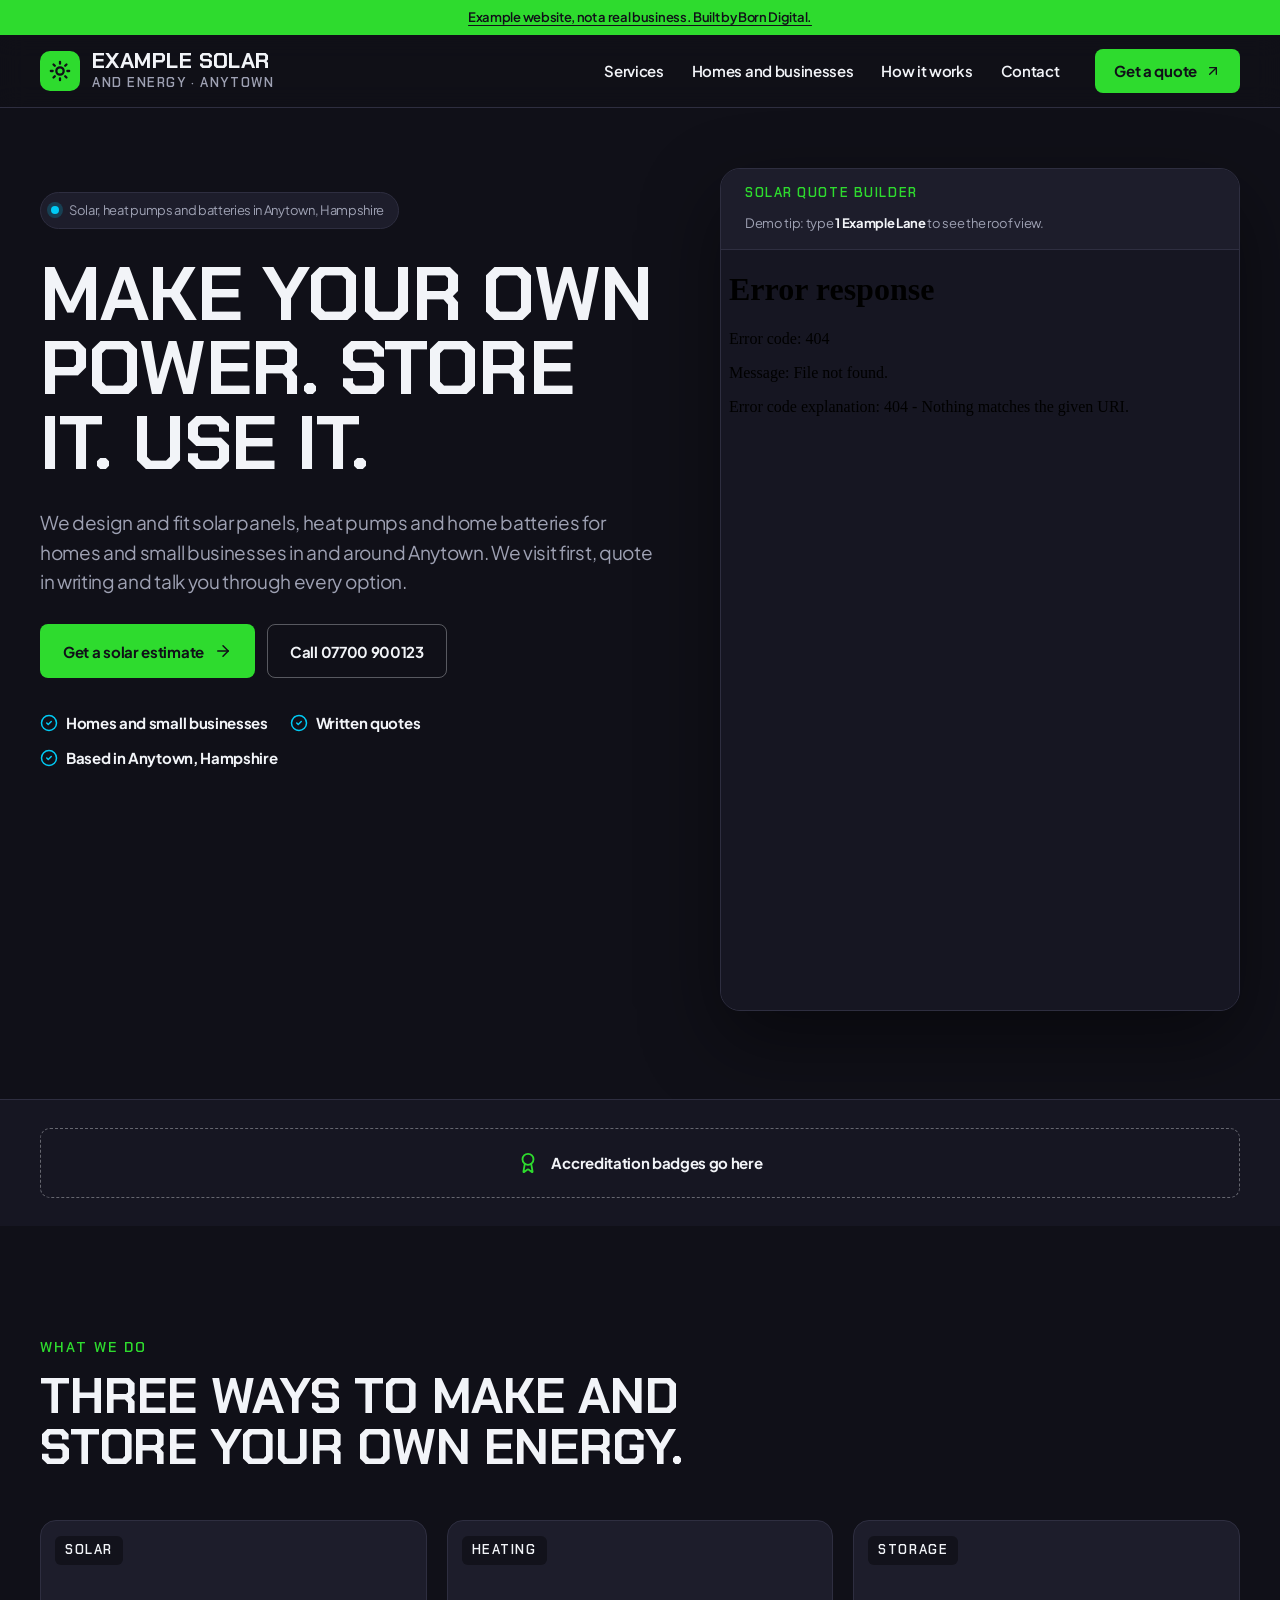
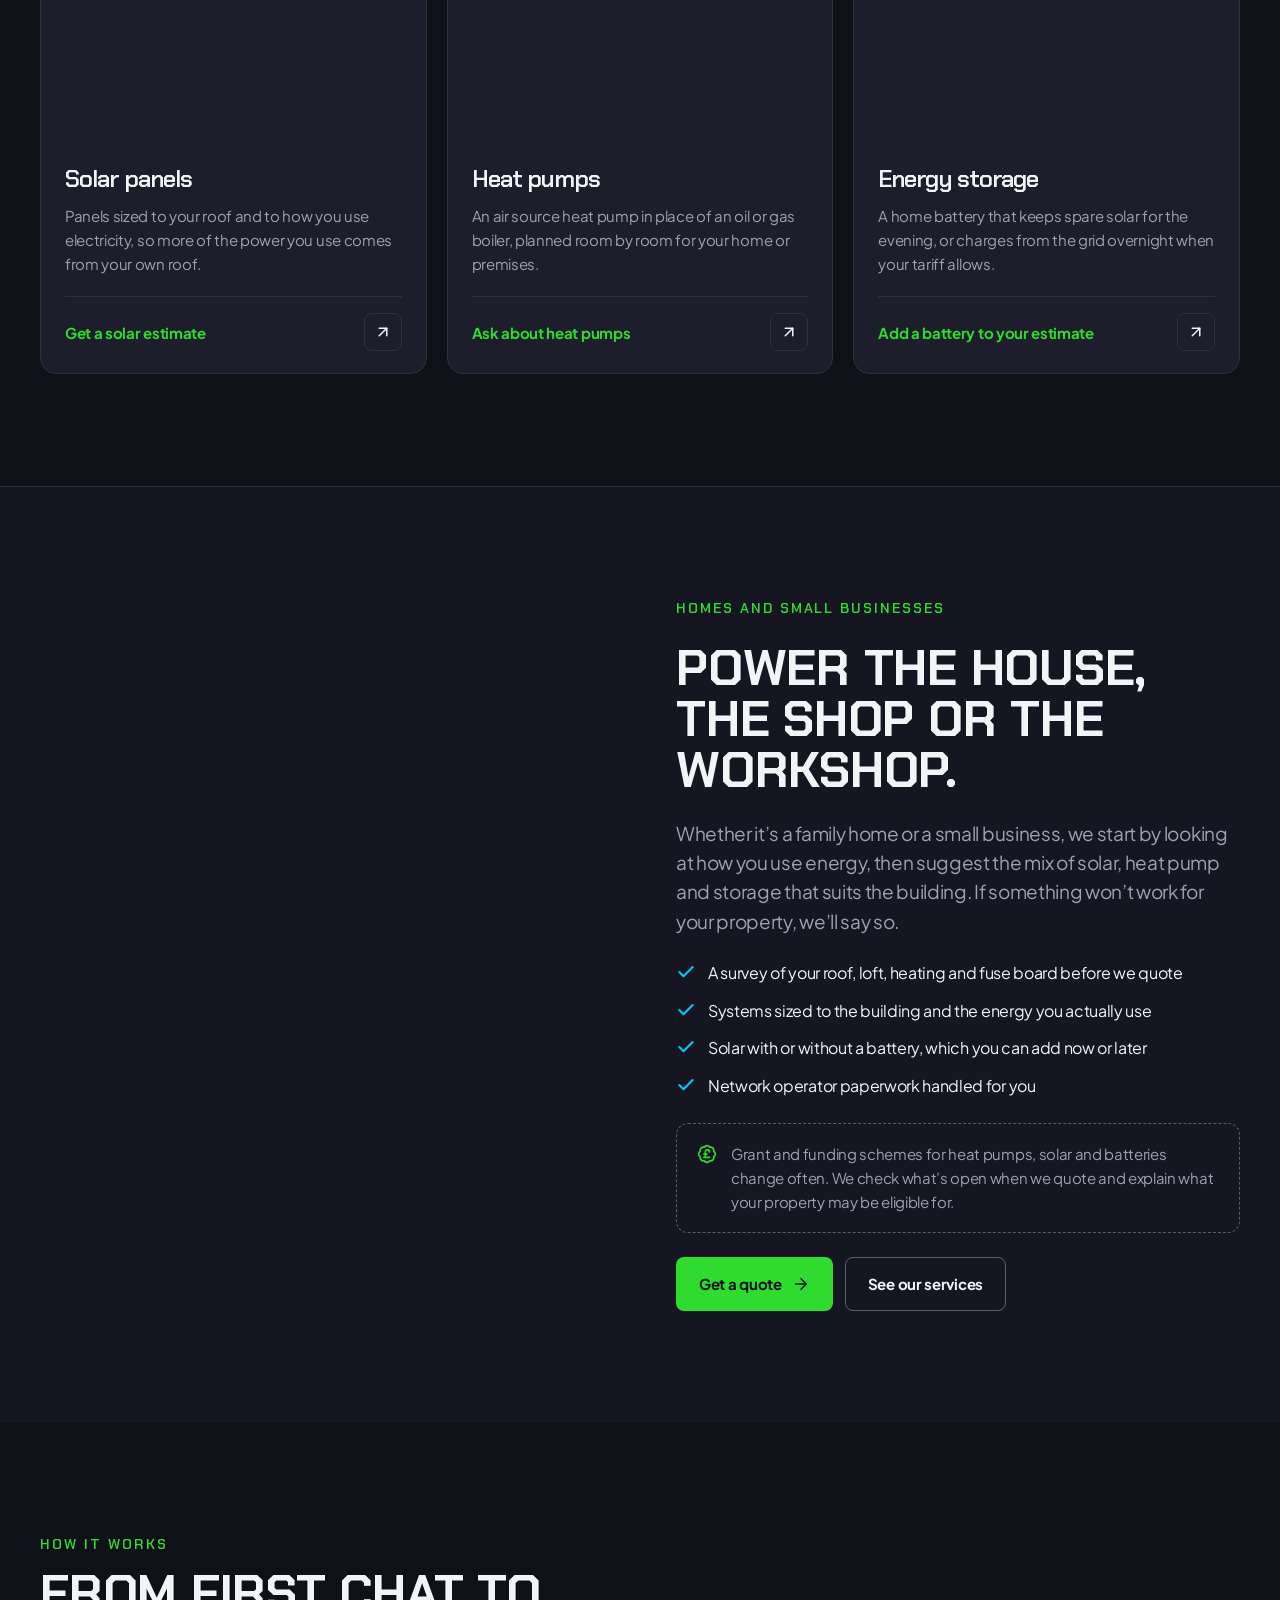
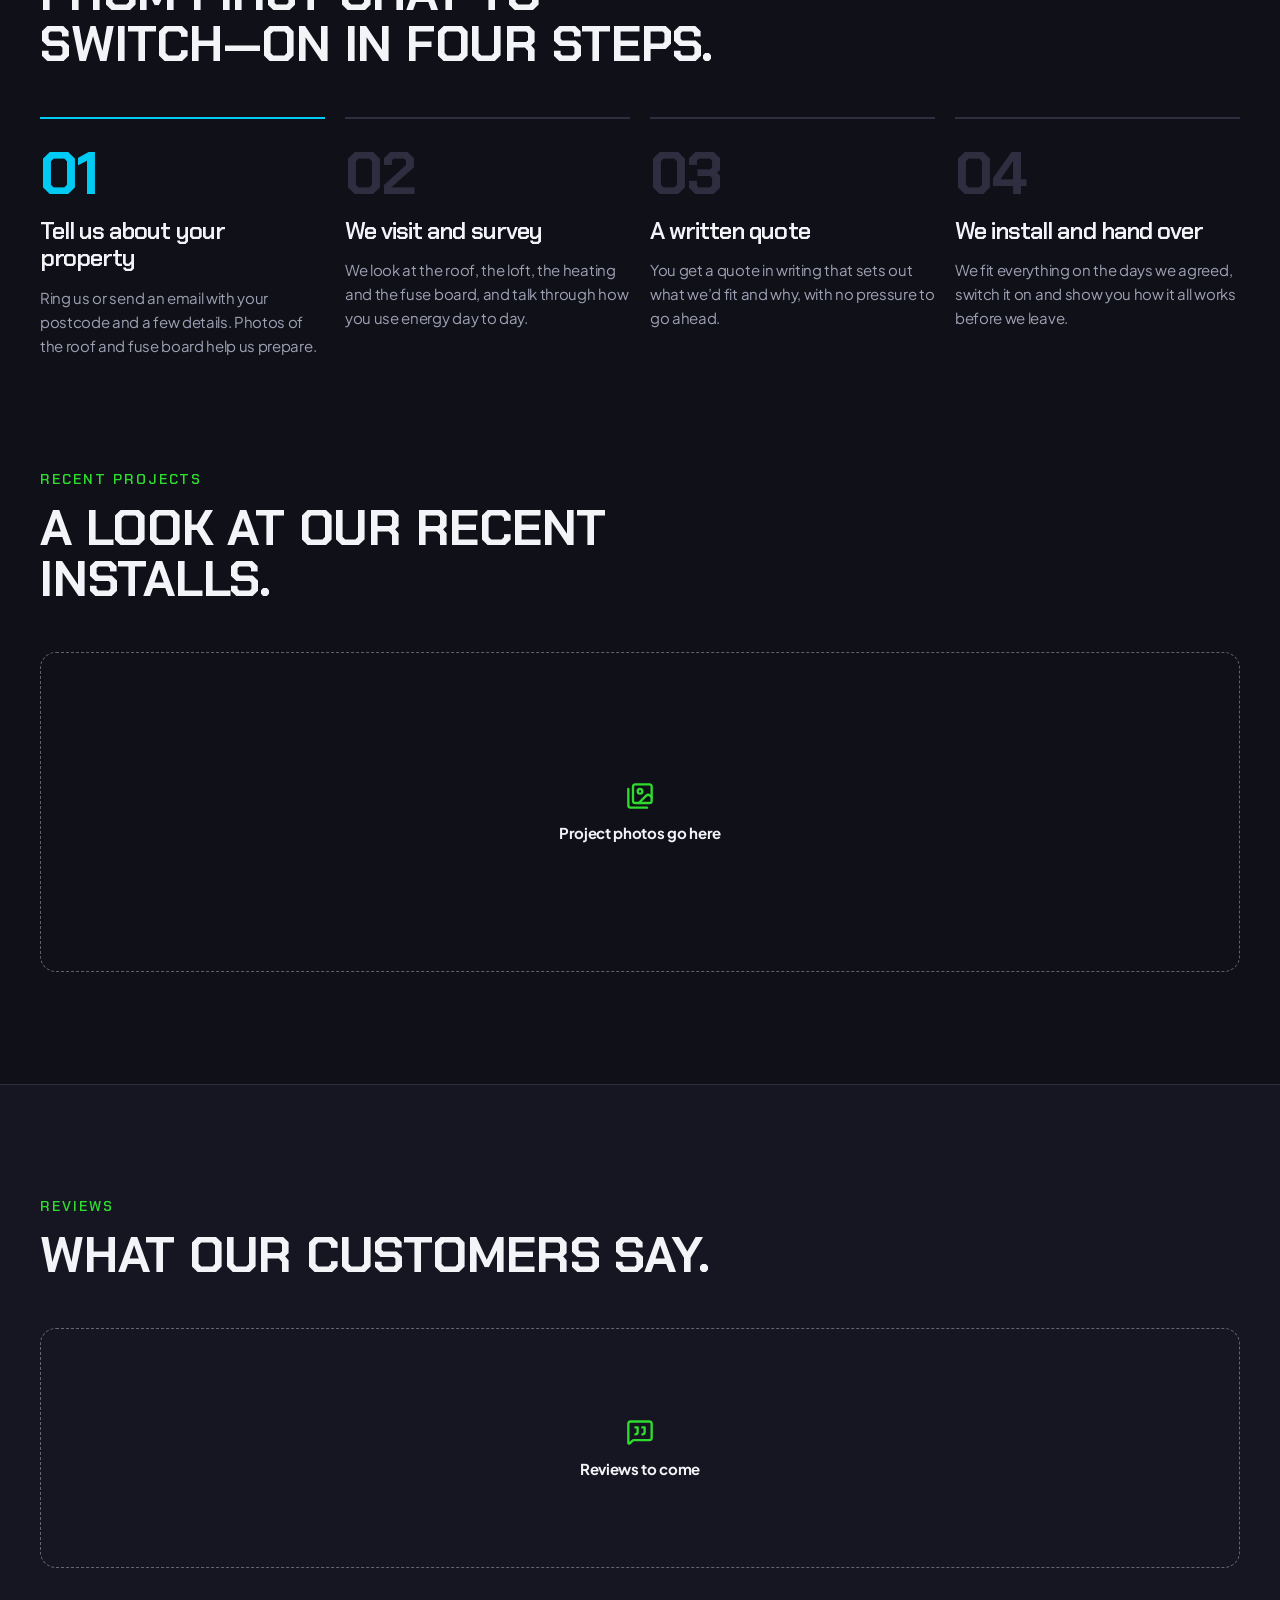
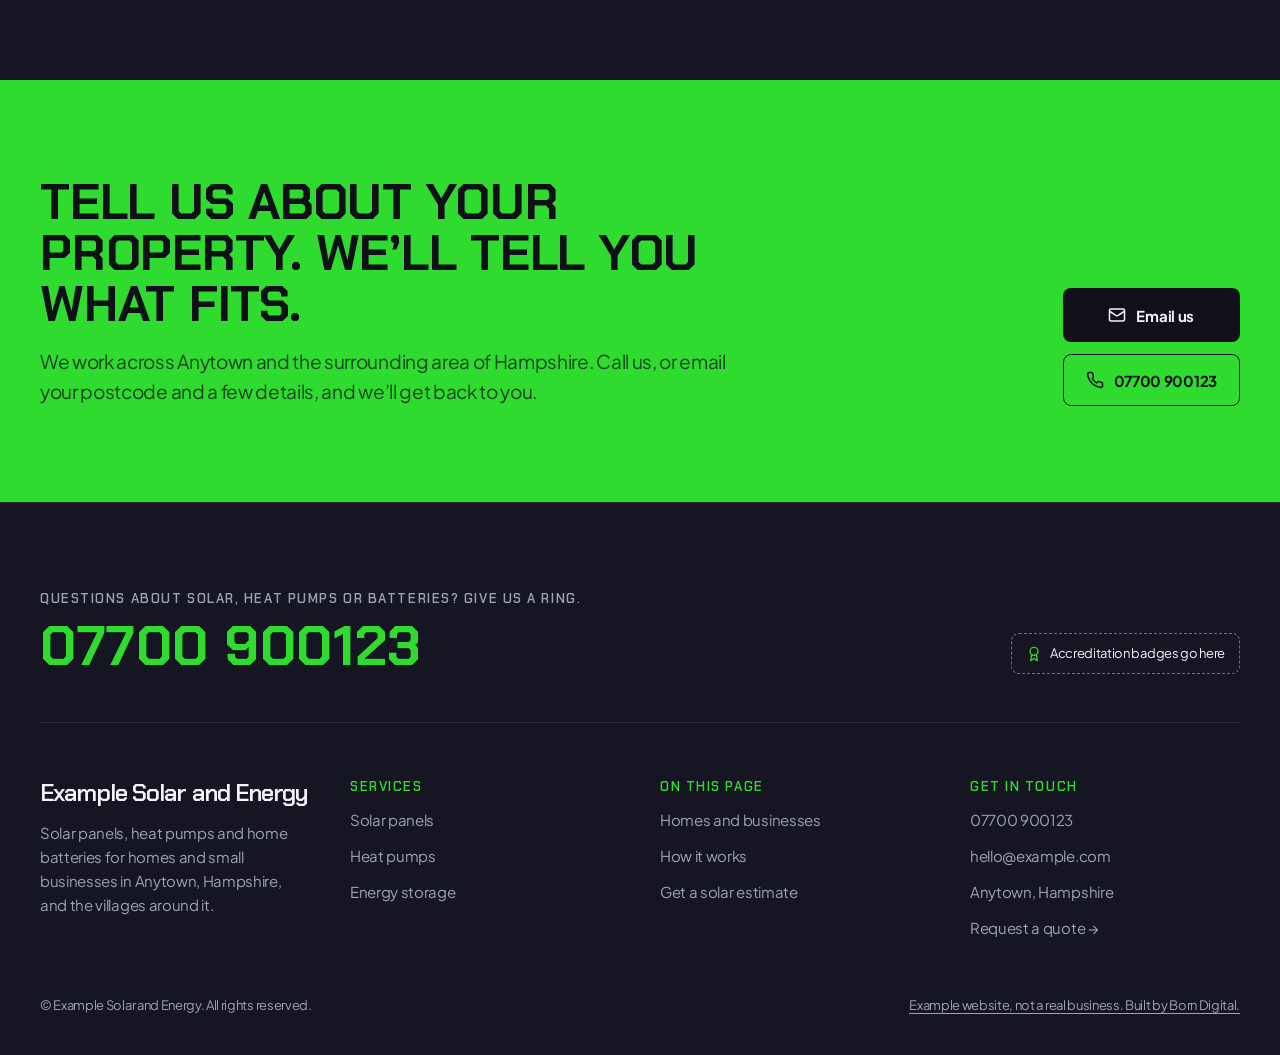
==== index.html @ addaf70d "Add files via upload" ====
<!doctype html>
<html lang="en-GB">
<head>
  <meta charset="utf-8">
  <meta name="viewport" content="width=device-width, initial-scale=1">
  <title>Example Solar and Energy | Solar, heat pumps and batteries in Anytown</title>
  <meta name="description" content="Example website for a fictional solar and renewables company in Anytown, Hampshire. Not a real business. Built by Born Digital.">
  <meta name="robots" content="noindex, nofollow">
  <meta name="theme-color" content="#101018">
  <link rel="icon" type="image/svg+xml" href="quote/brand/favicon.svg">
  <link rel="preconnect" href="https://fonts.googleapis.com">
  <link rel="preconnect" href="https://fonts.gstatic.com" crossorigin>
  <link href="https://fonts.googleapis.com/css2?family=Chakra+Petch:wght@600;700&family=Plus+Jakarta+Sans:wght@400;600;700&display=swap" rel="stylesheet">
  <link rel="stylesheet" href="css/style.css">
  <script>document.documentElement.classList.add('js');</script>
</head>
<body>
  <a class="skip-link" href="#main">Skip to content</a>

  <header class="site-header">
    <div class="demo-banner">
      <p><a href="https://www.borndigitalsolutions.co.uk/" target="_blank" rel="noopener">Example website, not a real business. Built by Born Digital.</a></p>
    </div>
    <div class="nav">
      <div class="nav-inner">
        <a class="logo" href="#top" aria-label="Example Solar and Energy, back to top">
          <span class="logo-mark" aria-hidden="true">
            <svg viewBox="0 0 24 24" width="22" height="22" fill="none" stroke="currentColor" stroke-width="2.5" stroke-linecap="round" stroke-linejoin="round"><circle cx="12" cy="12" r="4"/><path d="M12 2v2M12 20v2M4.93 4.93l1.41 1.41M17.66 17.66l1.41 1.41M2 12h2M20 12h2M6.34 17.66l-1.41 1.41M19.07 4.93l-1.41 1.41"/></svg>
          </span>
          <span class="logo-words">
            <span class="logo-name">Example Solar</span>
            <span class="logo-sub">and Energy · Anytown</span>
          </span>
        </a>
        <nav class="nav-right" aria-label="Main">
          <ul class="nav-links">
            <li><a href="#services">Services</a></li>
            <li><a href="#homes-and-businesses">Homes and businesses</a></li>
            <li><a href="#how-it-works">How it works</a></li>
            <li><a href="#contact">Contact</a></li>
          </ul>
          <a class="btn btn-primary btn-nav" href="#quote">Get a quote
            <svg viewBox="0 0 24 24" width="16" height="16" fill="none" stroke="currentColor" stroke-width="2" stroke-linecap="round" stroke-linejoin="round" aria-hidden="true"><path d="M7 7h10v10"/><path d="M7 17 17 7"/></svg>
          </a>
        </nav>
        <div class="nav-phone-tools">
          <a class="icon-btn" href="tel:+447700900123" aria-label="Call 07700 900123">
            <svg viewBox="0 0 24 24" width="20" height="20" fill="none" stroke="currentColor" stroke-width="2" stroke-linecap="round" stroke-linejoin="round" aria-hidden="true"><path d="M22 16.92v3a2 2 0 0 1-2.18 2 19.79 19.79 0 0 1-8.63-3.07 19.5 19.5 0 0 1-6-6 19.79 19.79 0 0 1-3.07-8.67A2 2 0 0 1 4.11 2h3a2 2 0 0 1 2 1.72 12.84 12.84 0 0 0 .7 2.81 2 2 0 0 1-.45 2.11L8.09 9.91a16 16 0 0 0 6 6l1.27-1.27a2 2 0 0 1 2.11-.45 12.84 12.84 0 0 0 2.81.7A2 2 0 0 1 22 16.92z"/></svg>
          </a>
          <button class="icon-btn menu-btn" type="button" aria-expanded="false" aria-controls="mobile-menu" aria-label="Open menu">
            <svg class="i-open" viewBox="0 0 24 24" width="22" height="22" fill="none" stroke="currentColor" stroke-width="2" stroke-linecap="round" aria-hidden="true"><path d="M4 6h16M4 12h16M4 18h16"/></svg>
            <svg class="i-close" viewBox="0 0 24 24" width="22" height="22" fill="none" stroke="currentColor" stroke-width="2" stroke-linecap="round" aria-hidden="true"><path d="M18 6 6 18M6 6l12 12"/></svg>
          </button>
        </div>
      </div>
      <div class="mobile-menu" id="mobile-menu" hidden>
        <ul>
          <li><a href="#services">Services</a></li>
          <li><a href="#homes-and-businesses">Homes and businesses</a></li>
          <li><a href="#how-it-works">How it works</a></li>
          <li><a href="#contact">Contact</a></li>
        </ul>
        <a class="btn btn-primary" href="#quote">Get a solar estimate</a>
        <a class="btn btn-ghost" href="tel:+447700900123">Call 07700 900123</a>
      </div>
    </div>
  </header>

  <main id="main">
    <section class="hero" id="top">
      <div class="hero-bg" aria-hidden="true"></div>
      <div class="hero-row">
        <div class="hero-copy reveal">
          <p class="chip"><span class="chip-dot" aria-hidden="true"></span>Solar, heat pumps and batteries in Anytown, Hampshire</p>
          <h1>Make your own power. Store it. Use it.</h1>
          <p class="lead">We design and fit solar panels, heat pumps and home batteries for homes and small businesses in and around Anytown. We visit first, quote in writing and talk you through every option.</p>
          <div class="buttons">
            <a class="btn btn-primary" href="#quote">Get a solar estimate
              <svg viewBox="0 0 24 24" width="18" height="18" fill="none" stroke="currentColor" stroke-width="2" stroke-linecap="round" stroke-linejoin="round" aria-hidden="true"><path d="M5 12h14"/><path d="m12 5 7 7-7 7"/></svg>
            </a>
            <a class="btn btn-ghost" href="tel:+447700900123">Call 07700 900123</a>
          </div>
          <ul class="ticks">
            <li><svg viewBox="0 0 24 24" width="18" height="18" fill="none" stroke="currentColor" stroke-width="2" stroke-linecap="round" stroke-linejoin="round" aria-hidden="true"><circle cx="12" cy="12" r="10"/><path d="m9 12 2 2 4-4"/></svg>Homes and small businesses</li>
            <li><svg viewBox="0 0 24 24" width="18" height="18" fill="none" stroke="currentColor" stroke-width="2" stroke-linecap="round" stroke-linejoin="round" aria-hidden="true"><circle cx="12" cy="12" r="10"/><path d="m9 12 2 2 4-4"/></svg>Written quotes</li>
            <li><svg viewBox="0 0 24 24" width="18" height="18" fill="none" stroke="currentColor" stroke-width="2" stroke-linecap="round" stroke-linejoin="round" aria-hidden="true"><circle cx="12" cy="12" r="10"/><path d="m9 12 2 2 4-4"/></svg>Based in Anytown, Hampshire</li>
          </ul>
        </div>

        <div class="quote-card reveal" id="quote">
          <div class="quote-card-head">
            <p class="label">Solar quote builder</p>
            <p class="quote-tip">Demo tip: type <strong>1 Example Lane</strong> to see the roof view.</p>
          </div>
          <iframe class="quote-frame" src="quote/index.html?embed=1" title="Solar quote builder" loading="eager"></iframe>
          <noscript><p class="quote-noscript">The quote builder needs JavaScript. Call 07700 900123 or email hello@example.com instead.</p></noscript>
        </div>
      </div>
    </section>

    <section class="strip" aria-label="Accreditations">
      <div class="strip-inner">
        <div class="placeholder placeholder-strip">
          <svg viewBox="0 0 24 24" width="22" height="22" fill="none" stroke="currentColor" stroke-width="2" stroke-linecap="round" stroke-linejoin="round" aria-hidden="true"><path d="m15.477 12.89 1.515 8.526a.5.5 0 0 1-.81.47l-3.58-2.687a1 1 0 0 0-1.197 0l-3.586 2.686a.5.5 0 0 1-.81-.469l1.514-8.526"/><circle cx="12" cy="8" r="6"/></svg>
          <p>Accreditation badges go here</p>
        </div>
      </div>
    </section>

    <section class="section" id="services">
      <div class="inner">
        <div class="section-head reveal">
          <p class="eyebrow">What we do</p>
          <h2>Three ways to make and store your own energy.</h2>
        </div>
        <div class="cards">
          <article class="card reveal">
            <div class="card-photo" style="background-image:url('images/service-solar.jpg')" role="img" aria-label="Close-up of solar panels on a roof">
              <span class="tag">Solar</span>
            </div>
            <div class="card-body">
              <h3>Solar panels</h3>
              <p class="soft">Panels sized to your roof and to how you use electricity, so more of the power you use comes from your own roof.</p>
            </div>
            <a class="card-foot" href="#quote">
              <span>Get a solar estimate</span>
              <span class="arrow-box" aria-hidden="true"><svg viewBox="0 0 24 24" width="18" height="18" fill="none" stroke="currentColor" stroke-width="2" stroke-linecap="round" stroke-linejoin="round"><path d="M7 7h10v10"/><path d="M7 17 17 7"/></svg></span>
            </a>
          </article>
          <article class="card reveal">
            <div class="card-photo" style="background-image:url('images/service-heat-pump.jpg')" role="img" aria-label="Air source heat pump outside a brick house">
              <span class="tag">Heating</span>
            </div>
            <div class="card-body">
              <h3>Heat pumps</h3>
              <p class="soft">An air source heat pump in place of an oil or gas boiler, planned room by room for your home or premises.</p>
            </div>
            <a class="card-foot" href="#contact">
              <span>Ask about heat pumps</span>
              <span class="arrow-box" aria-hidden="true"><svg viewBox="0 0 24 24" width="18" height="18" fill="none" stroke="currentColor" stroke-width="2" stroke-linecap="round" stroke-linejoin="round"><path d="M7 7h10v10"/><path d="M7 17 17 7"/></svg></span>
            </a>
          </article>
          <article class="card reveal">
            <div class="card-photo" style="background-image:url('images/service-battery.jpg')" role="img" aria-label="Close-up of battery cells">
              <span class="tag">Storage</span>
            </div>
            <div class="card-body">
              <h3>Energy storage</h3>
              <p class="soft">A home battery that keeps spare solar for the evening, or charges from the grid overnight when your tariff allows.</p>
            </div>
            <a class="card-foot" href="#quote">
              <span>Add a battery to your estimate</span>
              <span class="arrow-box" aria-hidden="true"><svg viewBox="0 0 24 24" width="18" height="18" fill="none" stroke="currentColor" stroke-width="2" stroke-linecap="round" stroke-linejoin="round"><path d="M7 7h10v10"/><path d="M7 17 17 7"/></svg></span>
            </a>
          </article>
        </div>
      </div>
    </section>

    <section class="section section-alt" id="homes-and-businesses">
      <div class="inner split">
        <div class="split-photo reveal" style="background-image:url('images/homes-business-roof.jpg')" role="img" aria-label="Solar panels across a commercial roof, seen from above"></div>
        <div class="split-copy reveal">
          <p class="eyebrow">Homes and small businesses</p>
          <h2>Power the house, the shop or the workshop.</h2>
          <p class="lead">Whether it’s a family home or a small business, we start by looking at how you use energy, then suggest the mix of solar, heat pump and storage that suits the building. If something won’t work for your property, we’ll say so.</p>
          <ul class="points">
            <li><svg viewBox="0 0 24 24" width="20" height="20" fill="none" stroke="currentColor" stroke-width="2.5" stroke-linecap="round" stroke-linejoin="round" aria-hidden="true"><path d="M20 6 9 17l-5-5"/></svg>A survey of your roof, loft, heating and fuse board before we quote</li>
            <li><svg viewBox="0 0 24 24" width="20" height="20" fill="none" stroke="currentColor" stroke-width="2.5" stroke-linecap="round" stroke-linejoin="round" aria-hidden="true"><path d="M20 6 9 17l-5-5"/></svg>Systems sized to the building and the energy you actually use</li>
            <li><svg viewBox="0 0 24 24" width="20" height="20" fill="none" stroke="currentColor" stroke-width="2.5" stroke-linecap="round" stroke-linejoin="round" aria-hidden="true"><path d="M20 6 9 17l-5-5"/></svg>Solar with or without a battery, which you can add now or later</li>
            <li><svg viewBox="0 0 24 24" width="20" height="20" fill="none" stroke="currentColor" stroke-width="2.5" stroke-linecap="round" stroke-linejoin="round" aria-hidden="true"><path d="M20 6 9 17l-5-5"/></svg>Network operator paperwork handled for you</li>
          </ul>
          <div class="note">
            <svg viewBox="0 0 24 24" width="20" height="20" fill="none" stroke="currentColor" stroke-width="2" stroke-linecap="round" stroke-linejoin="round" aria-hidden="true"><path d="M3.85 8.62a4 4 0 0 1 4.78-4.77 4 4 0 0 1 6.74 0 4 4 0 0 1 4.78 4.78 4 4 0 0 1 0 6.74 4 4 0 0 1-4.77 4.78 4 4 0 0 1-6.75 0 4 4 0 0 1-4.78-4.77 4 4 0 0 1 0-6.76Z"/><path d="M8 12h4"/><path d="M10 16V9.5a2.5 2.5 0 0 1 5 0"/><path d="M8 16h7"/></svg>
            <p class="soft">Grant and funding schemes for heat pumps, solar and batteries change often. We check what’s open when we quote and explain what your property may be eligible for.</p>
          </div>
          <div class="buttons">
            <a class="btn btn-primary" href="#quote">Get a quote
              <svg viewBox="0 0 24 24" width="18" height="18" fill="none" stroke="currentColor" stroke-width="2" stroke-linecap="round" stroke-linejoin="round" aria-hidden="true"><path d="M5 12h14"/><path d="m12 5 7 7-7 7"/></svg>
            </a>
            <a class="btn btn-ghost" href="#services">See our services</a>
          </div>
        </div>
      </div>
    </section>

    <section class="section" id="how-it-works">
      <div class="inner">
        <div class="section-head reveal">
          <p class="eyebrow">How it works</p>
          <h2>From first chat to switch&#8209;on in four steps.</h2>
        </div>
        <ol class="steps">
          <li class="step is-first reveal">
            <span class="step-num" aria-hidden="true">01</span>
            <h3>Tell us about your property</h3>
            <p class="soft">Ring us or send an email with your postcode and a few details. Photos of the roof and fuse board help us prepare.</p>
          </li>
          <li class="step reveal">
            <span class="step-num" aria-hidden="true">02</span>
            <h3>We visit and survey</h3>
            <p class="soft">We look at the roof, the loft, the heating and the fuse board, and talk through how you use energy day to day.</p>
          </li>
          <li class="step reveal">
            <span class="step-num" aria-hidden="true">03</span>
            <h3>A written quote</h3>
            <p class="soft">You get a quote in writing that sets out what we’d fit and why, with no pressure to go ahead.</p>
          </li>
          <li class="step reveal">
            <span class="step-num" aria-hidden="true">04</span>
            <h3>We install and hand over</h3>
            <p class="soft">We fit everything on the days we agreed, switch it on and show you how it all works before we leave.</p>
          </li>
        </ol>
      </div>
    </section>

    <section class="section section-tight-top" id="projects">
      <div class="inner">
        <div class="section-head reveal">
          <p class="eyebrow">Recent projects</p>
          <h2>A look at our recent installs.</h2>
        </div>
        <div class="placeholder placeholder-block reveal">
          <svg viewBox="0 0 24 24" width="28" height="28" fill="none" stroke="currentColor" stroke-width="2" stroke-linecap="round" stroke-linejoin="round" aria-hidden="true"><path d="M18 22H4a2 2 0 0 1-2-2V6"/><path d="m22 13-1.296-1.296a2.41 2.41 0 0 0-3.408 0L11 18"/><circle cx="12" cy="8" r="2"/><rect width="16" height="16" x="6" y="2" rx="2"/></svg>
          <p>Project photos go here</p>
        </div>
      </div>
    </section>

    <section class="section section-alt" id="reviews">
      <div class="inner">
        <div class="section-head reveal">
          <p class="eyebrow">Reviews</p>
          <h2>What our customers say.</h2>
        </div>
        <div class="placeholder placeholder-block placeholder-short reveal">
          <svg viewBox="0 0 24 24" width="28" height="28" fill="none" stroke="currentColor" stroke-width="2" stroke-linecap="round" stroke-linejoin="round" aria-hidden="true"><path d="M14 14a2 2 0 0 0 2-2V8h-2"/><path d="M22 17a2 2 0 0 1-2 2H6.828a2 2 0 0 0-1.414.586l-2.202 2.202A.71.71 0 0 1 2 21.286V5a2 2 0 0 1 2-2h16a2 2 0 0 1 2 2z"/><path d="M8 14a2 2 0 0 0 2-2V8H8"/></svg>
          <p>Reviews to come</p>
        </div>
      </div>
    </section>

    <section class="cta" id="contact">
      <div class="inner cta-inner reveal">
        <div class="cta-copy">
          <h2>Tell us about your property. We’ll tell you what fits.</h2>
          <p class="lead">We work across Anytown and the surrounding area of Hampshire. Call us, or email your postcode and a few details, and we’ll get back to you.</p>
        </div>
        <div class="cta-buttons">
          <a class="btn btn-dark" href="mailto:hello@example.com">
            <svg viewBox="0 0 24 24" width="18" height="18" fill="none" stroke="currentColor" stroke-width="2" stroke-linecap="round" stroke-linejoin="round" aria-hidden="true"><rect width="20" height="16" x="2" y="4" rx="2"/><path d="m22 7-8.97 5.7a1.94 1.94 0 0 1-2.06 0L2 7"/></svg>
            Email us
          </a>
          <a class="btn btn-outline-dark" href="tel:+447700900123">
            <svg viewBox="0 0 24 24" width="18" height="18" fill="none" stroke="currentColor" stroke-width="2" stroke-linecap="round" stroke-linejoin="round" aria-hidden="true"><path d="M22 16.92v3a2 2 0 0 1-2.18 2 19.79 19.79 0 0 1-8.63-3.07 19.5 19.5 0 0 1-6-6 19.79 19.79 0 0 1-3.07-8.67A2 2 0 0 1 4.11 2h3a2 2 0 0 1 2 1.72 12.84 12.84 0 0 0 .7 2.81 2 2 0 0 1-.45 2.11L8.09 9.91a16 16 0 0 0 6 6l1.27-1.27a2 2 0 0 1 2.11-.45 12.84 12.84 0 0 0 2.81.7A2 2 0 0 1 22 16.92z"/></svg>
            07700 900123
          </a>
        </div>
      </div>
    </section>
  </main>

  <footer class="footer">
    <div class="footer-inner">
      <div class="footer-call">
        <div class="footer-call-copy">
          <p class="label">Questions about solar, heat pumps or batteries? Give us a ring.</p>
          <a class="phone-big" href="tel:+447700900123">07700 900123</a>
        </div>
        <div class="placeholder placeholder-chip">
          <svg viewBox="0 0 24 24" width="16" height="16" fill="none" stroke="currentColor" stroke-width="2" stroke-linecap="round" stroke-linejoin="round" aria-hidden="true"><path d="m15.477 12.89 1.515 8.526a.5.5 0 0 1-.81.47l-3.58-2.687a1 1 0 0 0-1.197 0l-3.586 2.686a.5.5 0 0 1-.81-.469l1.514-8.526"/><circle cx="12" cy="8" r="6"/></svg>
          <p>Accreditation badges go here</p>
        </div>
      </div>
      <div class="footer-cols">
        <div class="footer-col footer-brand">
          <p class="footer-name">Example Solar and Energy</p>
          <p class="soft">Solar panels, heat pumps and home batteries for homes and small businesses in Anytown, Hampshire, and the villages around it.</p>
        </div>
        <div class="footer-col">
          <p class="label label-accent">Services</p>
          <ul>
            <li><a href="#services">Solar panels</a></li>
            <li><a href="#services">Heat pumps</a></li>
            <li><a href="#services">Energy storage</a></li>
          </ul>
        </div>
        <div class="footer-col">
          <p class="label label-accent">On this page</p>
          <ul>
            <li><a href="#homes-and-businesses">Homes and businesses</a></li>
            <li><a href="#how-it-works">How it works</a></li>
            <li><a href="#quote">Get a solar estimate</a></li>
          </ul>
        </div>
        <div class="footer-col">
          <p class="label label-accent">Get in touch</p>
          <ul>
            <li><a href="tel:+447700900123">07700 900123</a></li>
            <li><a href="mailto:hello@example.com">hello@example.com</a></li>
            <li>Anytown, Hampshire</li>
            <li><a href="#contact">Request a quote →</a></li>
          </ul>
        </div>
      </div>
      <div class="footer-bottom">
        <p>© Example Solar and Energy. All rights reserved.</p>
        <p><a href="https://www.borndigitalsolutions.co.uk/" target="_blank" rel="noopener">Example website, not a real business. Built by Born Digital.</a></p>
      </div>
    </div>
  </footer>

  <script src="js/main.js" defer></script>
</body>
</html>
---- css/style.css ----
/* Example Solar and Energy demo. Layout and type from the Volt Framer template (see _source/design-notes.md); colours from the green and cyan branding. */

:root {
  --black: #101018;
  --carbon: #161622;
  --panel: #1D1D2B;
  --line: #2E2E40;
  --mute: #9EA1B3;
  --white: #F2F4F8;
  --accent: #2EDB2E;         /* main: brand green */
  --accent-hover: #5CE45C;
  --accent-2: #00CBF5;       /* second: brand cyan */

  --ghost-border: rgba(242, 244, 248, 0.32);
  --dash: rgba(242, 244, 248, 0.36);

  --font-display: "Chakra Petch", system-ui, sans-serif;
  --font-body: "Plus Jakarta Sans", system-ui, sans-serif;

  --max: 1200px;
  --side: 40px;
  --section: 112px;
}

@media (max-width: 1199.98px) { :root { --side: 28px; --section: 88px; } }
@media (max-width: 809.98px)  { :root { --side: 16px; --section: 64px; } }

*, *::before, *::after { box-sizing: border-box; }
html { -webkit-text-size-adjust: 100%; scroll-behavior: smooth; }
body {
  margin: 0;
  background: var(--black);
  color: var(--white);
  font-family: var(--font-body);
  font-size: 16px;
  line-height: 1.6;
  letter-spacing: -0.02em;
  -webkit-font-smoothing: antialiased;
}
img { max-width: 100%; display: block; }
a { color: inherit; }
h1, h2, h3, p { margin: 0; }
ul { margin: 0; padding: 0; list-style: none; }
:focus-visible { outline: 3px solid var(--accent); outline-offset: 3px; }
::selection { background: var(--accent); color: var(--black); }

.skip-link {
  position: absolute; left: 16px; top: -60px; z-index: 100;
  background: var(--accent); color: var(--black); padding: 10px 14px; border-radius: 8px;
  font-weight: 700; text-decoration: none;
}
.skip-link:focus { top: 12px; }

/* ---------- Type ---------- */
h1 {
  font-family: var(--font-display); font-weight: 700; text-transform: uppercase;
  font-size: 76px; line-height: 0.98; letter-spacing: -0.01em;
}
.lead { color: var(--mute); font-size: 19px; line-height: 1.55; }
.label {
  font-family: var(--font-display); font-weight: 600; text-transform: uppercase;
  font-size: 13px; line-height: 1.3; letter-spacing: 0.12em; color: var(--mute);
}
@media (max-width: 1199.98px) { h1 { font-size: 60px; } .lead { font-size: 18px; } }
@media (max-width: 809.98px)  { h1 { font-size: 40px; } .lead { font-size: 17px; } }

/* ---------- Buttons ---------- */
.btn {
  display: inline-flex; align-items: center; justify-content: center; gap: 10px;
  padding: 17px 22px; border-radius: 8px; border: 1px solid transparent;
  font-family: var(--font-body); font-weight: 700; font-size: 15px; line-height: 1; letter-spacing: -0.02em;
  text-decoration: none; white-space: nowrap;
  transition: background-color .2s ease, border-color .2s ease, transform .2s ease;
}
.btn:hover { transform: translateY(-1px); }
.btn-primary { background: var(--accent); color: var(--black); }
.btn-primary:hover { background: var(--accent-hover); }
.btn-ghost { border-color: var(--ghost-border); color: var(--white); }
.btn-ghost:hover { border-color: var(--white); }

/* ---------- Header ---------- */
.site-header { position: sticky; top: 0; z-index: 50; }
.demo-banner { background: var(--accent); padding: 8px var(--side); text-align: center; }
.demo-banner p { font-size: 13px; line-height: 1.45; color: var(--black); }
.demo-banner a { text-decoration: underline; text-underline-offset: 3px; font-weight: 600; }
.demo-banner a:hover { text-decoration-thickness: 2px; }

.nav {
  background: rgba(16, 16, 24, 0.94);
  -webkit-backdrop-filter: blur(12px); backdrop-filter: blur(12px);
  border-bottom: 1px solid var(--line);
  padding: 14px var(--side);
}
.nav-inner { max-width: var(--max); margin: 0 auto; display: flex; align-items: center; justify-content: space-between; gap: 24px; }
.logo { display: flex; align-items: center; gap: 12px; text-decoration: none; }
.logo-mark {
  width: 40px; height: 40px; border-radius: 10px; background: var(--accent); color: var(--black);
  display: grid; place-items: center; flex-shrink: 0;
}
.logo-words { display: flex; flex-direction: column; gap: 3px; }
.logo-name { white-space: nowrap; font-family: var(--font-display); font-weight: 700; font-size: 22px; line-height: 1; letter-spacing: 0.02em; text-transform: uppercase; }
.logo-sub { font-family: var(--font-display); font-weight: 600; font-size: 13px; line-height: 1.3; letter-spacing: 0.12em; text-transform: uppercase; color: var(--mute); }
.btn-nav { padding: 13px 18px; gap: 8px; }
@media (max-width: 809.98px) {
  .nav { padding: 12px var(--side); }
  .logo-sub { display: none; }
  .nav-inner { gap: 12px; }
  .logo { gap: 10px; }
  .logo-name { font-size: 18px; }
  .logo-mark { width: 36px; height: 36px; }
  .btn-nav { padding: 11px 14px; }
}

/* ---------- Hero ---------- */
.hero { position: relative; overflow: clip; padding: 60px var(--side) 88px; }
.hero-bg {
  position: absolute; inset: 0; z-index: 0;
  background:
    linear-gradient(90deg, rgba(16,16,24,.97) 0%, rgba(16,16,24,.86) 42%, rgba(16,16,24,.5) 100%),
    url("../images/hero-house-solar.jpg") center 30% / cover no-repeat;
}
.hero-bg::after {
  content: ""; position: absolute; inset: auto 0 0 0; height: 200px;
  background: linear-gradient(180deg, rgba(16,16,24,0) 0%, var(--black) 100%);
}
.hero-row {
  position: relative; z-index: 1;
  max-width: var(--max); margin: 0 auto;
  display: grid; grid-template-columns: minmax(0, 1fr) minmax(0, 520px); gap: 64px; align-items: start;
}
.hero-copy { display: flex; flex-direction: column; gap: 28px; padding-top: 24px; }

.chip {
  align-self: flex-start; display: inline-flex; align-items: center; gap: 10px;
  padding: 8px 14px 8px 10px; border-radius: 999px;
  background: var(--panel); border: 1px solid var(--line);
  font-size: 13px; line-height: 1.45; color: var(--mute);
}
.chip-dot { width: 8px; height: 8px; border-radius: 50%; background: var(--accent-2); box-shadow: 0 0 0 4px rgba(0, 203, 245, 0.2); flex-shrink: 0; }

.buttons { display: flex; flex-wrap: wrap; gap: 12px; }
.ticks { display: flex; flex-wrap: wrap; gap: 14px 22px; padding-top: 6px; }
.ticks li { display: flex; align-items: center; gap: 8px; font-weight: 700; font-size: 15px; line-height: 1.4; }
.ticks svg { color: var(--accent-2); flex-shrink: 0; }

/* Quote builder card */
.quote-card {
  background: var(--carbon);
  border: 1px solid var(--line);
  border-radius: 20px;
  overflow: hidden;
  box-shadow: 0 30px 80px rgba(0, 0, 0, 0.45);
  scroll-margin-top: 130px;
}
.quote-card-head {
  display: flex; align-items: center; justify-content: space-between; gap: 12px; flex-wrap: wrap;
  padding: 16px 24px; border-bottom: 1px solid var(--line); background: var(--panel);
}
.quote-card-head .label { color: var(--accent); }
.quote-tip { font-size: 13px; line-height: 1.45; color: var(--mute); }
.quote-tip strong { color: var(--white); font-weight: 700; }
.quote-frame { display: block; width: 100%; height: 760px; border: 0; background: var(--carbon); }
.quote-noscript { padding: 24px; color: var(--mute); }

@media (max-width: 1199.98px) {
  .hero { padding: 56px var(--side) 72px; }
  .hero-row { grid-template-columns: 1fr; gap: 48px; }
  .hero-copy { padding-top: 0; max-width: 720px; }
  .hero-bg { background:
    linear-gradient(180deg, rgba(16,16,24,.9) 0%, rgba(16,16,24,.96) 45%, var(--black) 75%),
    url("../images/hero-house-solar.jpg") center 20% / cover no-repeat; }
}
@media (max-width: 809.98px) {
  .hero { padding: 36px var(--side) 56px; }
  .hero-copy { gap: 22px; }
  .buttons .btn { flex: 1 1 100%; }
  .ticks { flex-direction: column; gap: 10px; }
  .quote-card { border-radius: 16px; margin: 0 calc(var(--side) * -0.5); }
  .quote-card-head { padding: 14px 16px; }
}

/* ---------- Motion ---------- */
.js .reveal { opacity: 0; transform: translateY(16px); transition: opacity .6s ease, transform .6s ease; }
.js .reveal.is-in { opacity: 1; transform: none; }

@media (prefers-reduced-motion: reduce) {
  html { scroll-behavior: auto; }
  *, *::before, *::after { transition-duration: 0.01ms !important; animation-duration: 0.01ms !important; }
  .reveal { opacity: 1; transform: none; }
}

/* Keep the hero copy in view while the quote builder grows (desktop only). */
@media (min-width: 1200px) {
  .hero-copy { position: sticky; top: 150px; }
}

/* ---------- Menu ---------- */
.nav-right { display: flex; align-items: center; gap: 36px; }
.nav-links { display: flex; align-items: center; gap: 28px; }
.nav-links a {
  font-weight: 600; font-size: 15px; line-height: 1.2; text-decoration: none; color: var(--white);
  transition: color .2s ease;
}
.nav-links a:hover { color: var(--accent); }
.nav-phone-tools { display: none; align-items: center; gap: 8px; }
.icon-btn {
  width: 44px; height: 44px; display: grid; place-items: center;
  border-radius: 8px; border: 1px solid var(--ghost-border); background: transparent; color: var(--white);
  cursor: pointer; text-decoration: none;
}
.icon-btn:hover { border-color: var(--white); }
.menu-btn .i-close { display: none; }
.menu-btn[aria-expanded="true"] .i-open { display: none; }
.menu-btn[aria-expanded="true"] .i-close { display: block; }
.mobile-menu {
  max-width: var(--max); margin: 0 auto; padding: 16px 0 8px;
  display: flex; flex-direction: column; gap: 12px;
}
.mobile-menu[hidden] { display: none; }
.mobile-menu ul { border-top: 1px solid var(--line); }
.mobile-menu li { border-bottom: 1px solid var(--line); }
.mobile-menu li a { display: block; padding: 15px 0; font-weight: 600; font-size: 17px; text-decoration: none; }
.mobile-menu .btn { width: 100%; }
.mobile-menu ul + .btn { margin-top: 8px; }

@media (max-width: 1099.98px) {
  .nav-right { display: none; }
  .nav-phone-tools { display: flex; }
}

/* ---------- Shared section layout ---------- */
.section { padding: var(--section) var(--side); background: var(--black); }
.section-alt { background: var(--carbon); border-top: 1px solid var(--line); }
.section-tight-top { padding-top: 0; }
.inner { max-width: var(--max); margin: 0 auto; }
[id] { scroll-margin-top: 120px; }

h2 {
  font-family: var(--font-display); font-weight: 700; text-transform: uppercase;
  font-size: 50px; line-height: 1.02; letter-spacing: -0.005em;
}
h3 { font-family: var(--font-display); font-weight: 600; font-size: 24px; line-height: 1.15; letter-spacing: -0.04em; }
.eyebrow {
  font-family: var(--font-display); font-weight: 600; text-transform: uppercase;
  font-size: 14px; line-height: 1.3; letter-spacing: 0.14em; color: var(--accent);
}
.soft { color: var(--mute); font-size: 15px; line-height: 1.6; }
.label-accent { color: var(--accent); }
@media (max-width: 1199.98px) { h2 { font-size: 42px; } h3 { font-size: 22px; } }
@media (max-width: 809.98px)  { h2 { font-size: 32px; } h3 { font-size: 21px; } }

.section-head { display: flex; flex-direction: column; gap: 14px; max-width: 760px; margin-bottom: 48px; }

/* ---------- Placeholders (dashed) ---------- */
.placeholder {
  border: 1px dashed var(--dash); border-radius: 16px; color: var(--white);
  display: flex; align-items: center; justify-content: center; gap: 12px; text-align: center;
}
.placeholder svg { color: var(--accent); flex-shrink: 0; }
.placeholder p { font-weight: 700; font-size: 15px; line-height: 1.4; }
.placeholder-block { flex-direction: column; min-height: 320px; padding: 24px; }
.placeholder-short { min-height: 240px; }

.strip { background: var(--carbon); border-top: 1px solid var(--line); padding: 28px var(--side); }
.strip-inner { max-width: var(--max); margin: 0 auto; }
.placeholder-strip { border-radius: 10px; padding: 20px 16px; min-height: 70px; }

/* ---------- Service cards ---------- */
.cards { display: grid; grid-template-columns: repeat(3, minmax(0, 1fr)); gap: 20px; }
.card {
  background: var(--panel); border: 1px solid var(--line); border-radius: 16px; overflow: hidden;
  display: flex; flex-direction: column;
  transition: border-color .25s ease, transform .25s ease;
}
.card:hover { border-color: #44445C; }
.card-photo { height: 220px; padding: 14px; background-size: cover; background-position: center; }
.tag {
  display: inline-block; padding: 6px 10px; border-radius: 6px; background: rgba(16, 16, 24, 0.82);
  font-family: var(--font-display); font-weight: 600; text-transform: uppercase;
  font-size: 13px; line-height: 1.3; letter-spacing: 0.12em; color: var(--white);
}
.card-body { padding: 24px 24px 20px; display: flex; flex-direction: column; gap: 12px; flex: 1; }
.card-foot {
  margin: 0 24px 22px; padding-top: 16px; border-top: 1px solid var(--line);
  display: flex; align-items: center; justify-content: space-between; gap: 12px;
  text-decoration: none; color: var(--accent); font-weight: 700; font-size: 15px; line-height: 1.4;
}
.arrow-box {
  width: 38px; height: 38px; border-radius: 8px; border: 1px solid var(--line); color: var(--white);
  display: grid; place-items: center; flex-shrink: 0; transition: background-color .2s ease, color .2s ease, border-color .2s ease;
}
.card-foot:hover .arrow-box { background: var(--accent); border-color: var(--accent); color: var(--black); }

@media (max-width: 1199.98px) { .cards { gap: 14px; } .card-body { padding: 20px 18px 16px; } .card-foot { margin: 0 18px 18px; font-size: 14px; } }
@media (max-width: 809.98px) {
  .cards { grid-template-columns: 1fr; gap: 12px; }
  .card-body { padding: 20px 16px 16px; }
  .card-foot { margin: 0 16px 16px; }
}

/* ---------- Homes and businesses ---------- */
.split { display: grid; grid-template-columns: minmax(0, 1fr) minmax(0, 1fr); gap: 72px; align-items: center; }
.split-photo { height: 600px; border-radius: 20px; background-size: cover; background-position: center; }
.split-copy { display: flex; flex-direction: column; gap: 24px; }
.points { display: flex; flex-direction: column; gap: 12px; }
.points li { display: flex; gap: 12px; font-size: 16px; line-height: 1.6; }
.points svg { color: var(--accent-2); flex-shrink: 0; margin-top: 2px; }
.note {
  display: flex; gap: 14px; padding: 18px 20px; border-radius: 12px;
  border: 1px dashed rgba(242, 244, 248, 0.32);
}
.note svg { color: var(--accent); flex-shrink: 0; margin-top: 2px; }
@media (max-width: 1199.98px) {
  .split { grid-template-columns: 1fr; gap: 48px; }
  .split-photo { height: 440px; }
}
@media (max-width: 809.98px) {
  .split-photo { height: 260px; border-radius: 16px; }
}

/* ---------- How it works ---------- */
.steps { list-style: none; margin: 0; padding: 0; display: grid; grid-template-columns: repeat(4, minmax(0, 1fr)); gap: 20px; }
.step { padding-top: 24px; border-top: 2px solid var(--line); display: flex; flex-direction: column; gap: 14px; }
.step.is-first { border-top-color: var(--accent-2); }
.step-num {
  font-family: var(--font-display); font-weight: 700; font-size: 60px; line-height: 1; letter-spacing: -0.02em;
  color: var(--line); font-variant-numeric: tabular-nums;
}
.step.is-first .step-num { color: var(--accent-2); }
@media (max-width: 1199.98px) { .steps { grid-template-columns: repeat(2, minmax(0, 1fr)); gap: 36px 24px; } .step-num { font-size: 52px; } }
@media (max-width: 809.98px)  { .steps { grid-template-columns: 1fr; gap: 28px; } .step { padding-top: 18px; gap: 10px; } .step-num { font-size: 42px; } }

/* ---------- CTA band ---------- */
.cta { background: var(--accent); color: var(--black); padding: 96px var(--side); }
.cta-inner { display: flex; align-items: flex-end; justify-content: space-between; gap: 48px; }
.cta-copy { display: flex; flex-direction: column; gap: 18px; max-width: 700px; }
.cta h2 { color: var(--black); }
.cta .lead { color: rgba(16, 16, 24, 0.75); }
.cta-buttons { display: flex; flex-direction: column; gap: 12px; flex-shrink: 0; }
.btn-dark { background: var(--black); color: var(--white); }
.btn-dark:hover { background: #252536; }
.btn-outline-dark { border-color: var(--black); color: var(--black); padding: 16px 22px; }
.btn-outline-dark:hover { background: rgba(16, 16, 24, 0.08); }
.cta :focus-visible { outline-color: var(--black); }
@media (max-width: 1199.98px) { .cta { padding: 72px var(--side); } .cta-inner { flex-direction: column; align-items: flex-start; } .cta-buttons { flex-direction: row; flex-wrap: wrap; } }
@media (max-width: 809.98px)  { .cta { padding: 56px var(--side); } .cta-buttons { width: 100%; } .cta-buttons .btn { flex: 1 1 100%; } }

/* ---------- Footer ---------- */
.footer { background: var(--carbon); border-top: 1px solid var(--line); padding: 88px var(--side) 40px; }
.footer-inner { max-width: var(--max); margin: 0 auto; display: flex; flex-direction: column; gap: 56px; }
.footer-call {
  display: flex; align-items: flex-end; justify-content: space-between; gap: 24px;
  padding-bottom: 48px; border-bottom: 1px solid var(--line);
}
.footer-call-copy { display: flex; flex-direction: column; gap: 10px; }
.phone-big {
  font-family: var(--font-display); font-weight: 700; font-size: 56px; line-height: 1; letter-spacing: 0.01em;
  color: var(--accent); text-decoration: none; font-variant-numeric: tabular-nums;
}
.phone-big:hover { color: var(--accent-hover); }
.placeholder-chip { border-radius: 8px; padding: 10px 14px; gap: 8px; border-color: rgba(242, 244, 248, 0.4); }
.placeholder-chip p { font-weight: 400; font-size: 13px; line-height: 1.45; }

.footer-cols { display: grid; grid-template-columns: repeat(4, minmax(0, 1fr)); gap: 40px; }
.footer-col { display: flex; flex-direction: column; gap: 12px; }
.footer-col ul { display: flex; flex-direction: column; gap: 12px; color: var(--mute); font-size: 15px; line-height: 1.6; }
.footer-col a { text-decoration: none; color: var(--mute); transition: color .2s ease; }
.footer-col a:hover { color: var(--white); }
.footer-brand { gap: 14px; }
.footer-name { font-family: var(--font-display); font-weight: 600; font-size: 24px; line-height: 1.15; letter-spacing: -0.04em; }

.footer-bottom {
  display: flex; justify-content: space-between; align-items: center; gap: 16px; flex-wrap: wrap;
  font-size: 13px; line-height: 1.45; color: var(--mute);
}
.footer-bottom a { color: var(--mute); text-underline-offset: 3px; }
.footer-bottom a:hover { color: var(--white); }

@media (max-width: 1199.98px) {
  .footer { padding: 72px var(--side) 32px; }
  .footer-call { flex-direction: column; align-items: flex-start; }
  .footer-cols { grid-template-columns: repeat(2, minmax(0, 1fr)); }
  .phone-big { font-size: 48px; }
}
@media (max-width: 809.98px) {
  .footer { padding: 56px var(--side) 32px; }
  .footer-inner { gap: 40px; }
  .footer-call { padding-bottom: 36px; gap: 20px; }
  .footer-cols { grid-template-columns: 1fr; gap: 32px; }
  .phone-big { font-size: 34px; }
  .footer-bottom { flex-direction: column; align-items: flex-start; }
}

@media (prefers-reduced-motion: reduce) {
  .js .reveal { opacity: 1; transform: none; }
  .btn:hover { transform: none; }
}
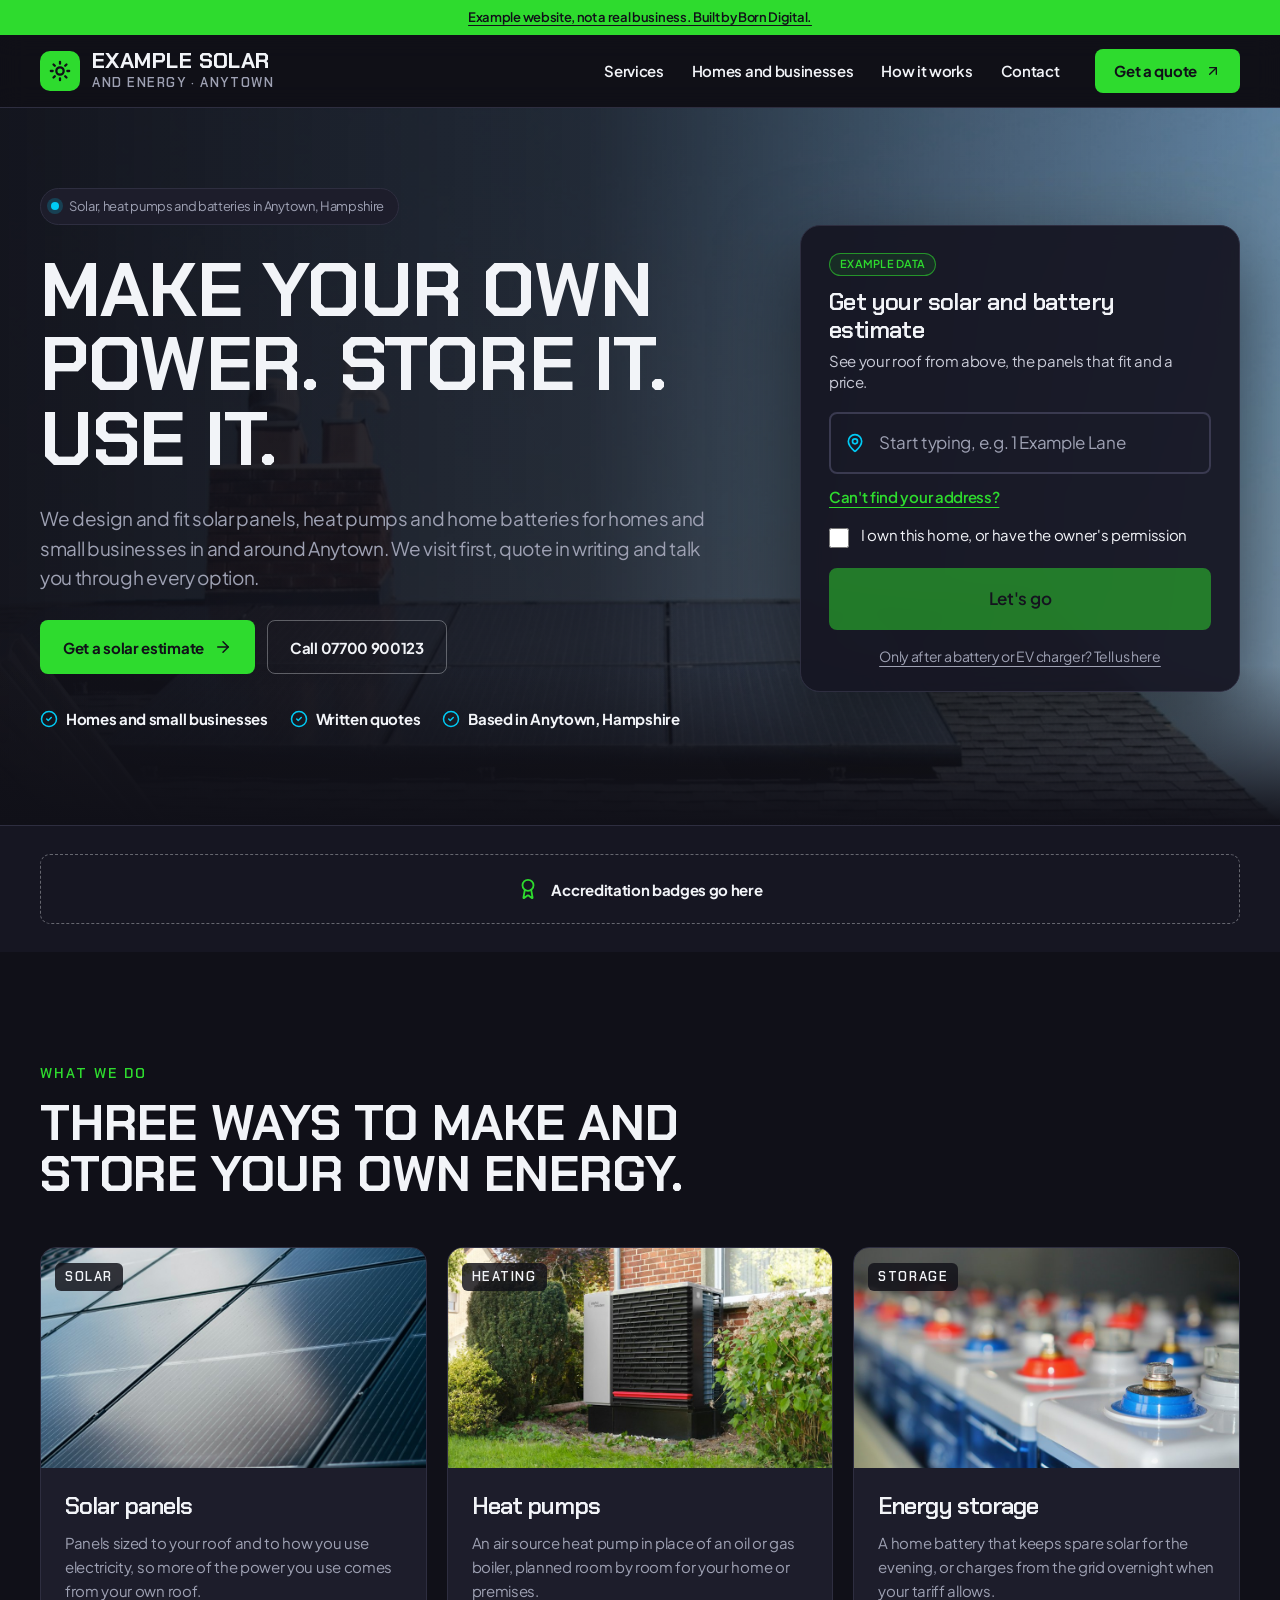
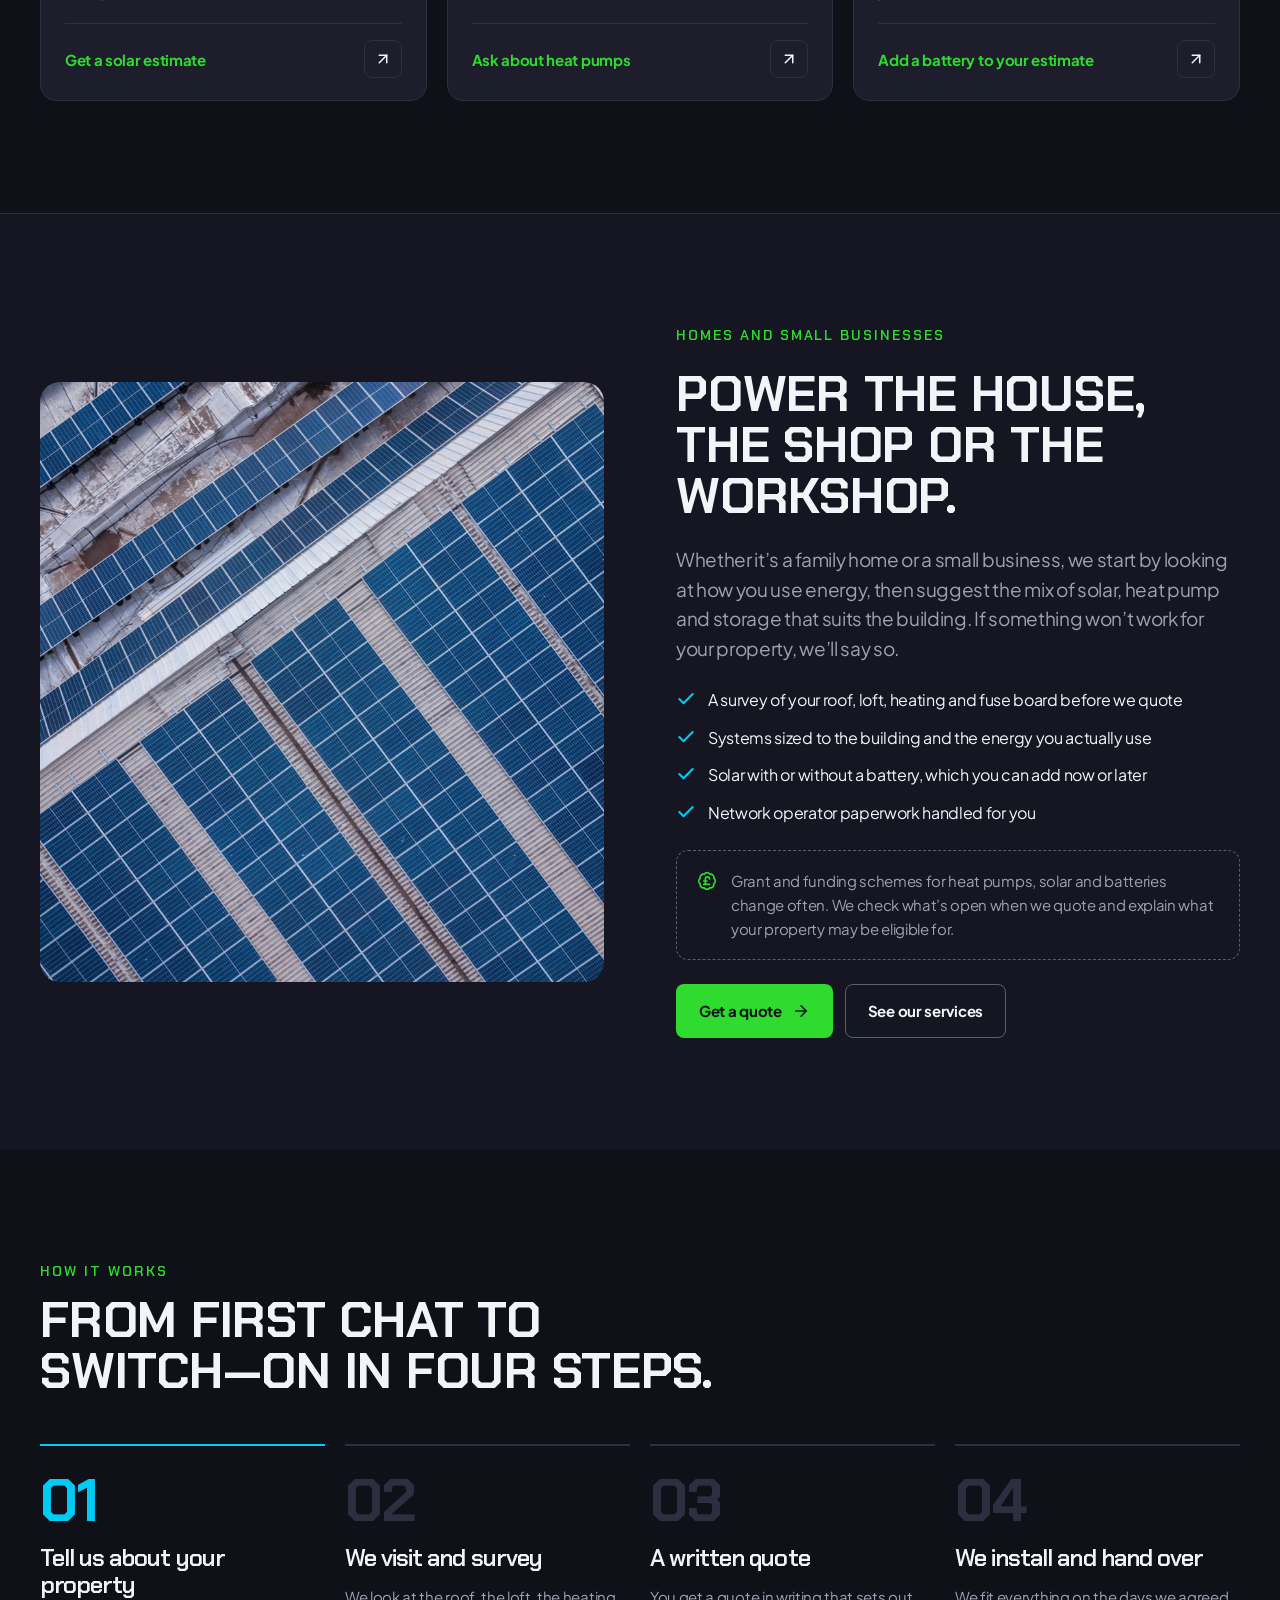
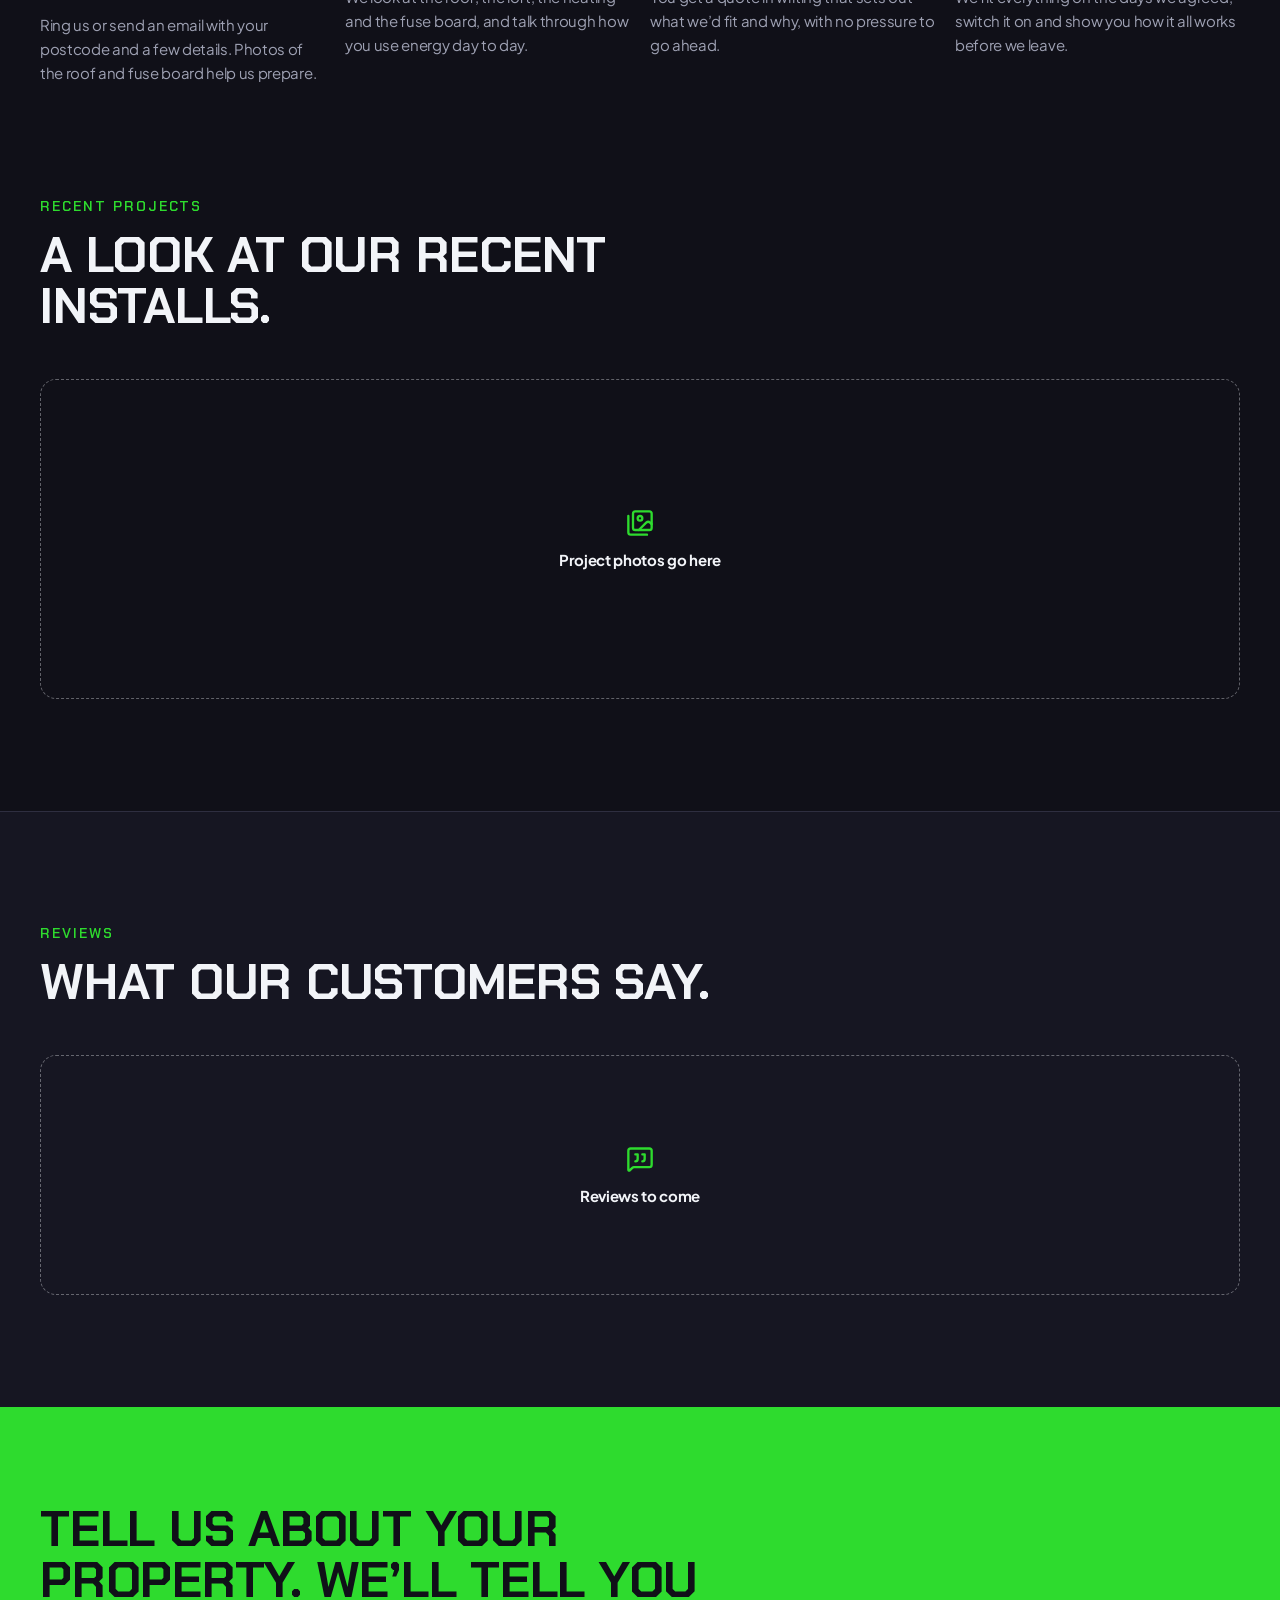
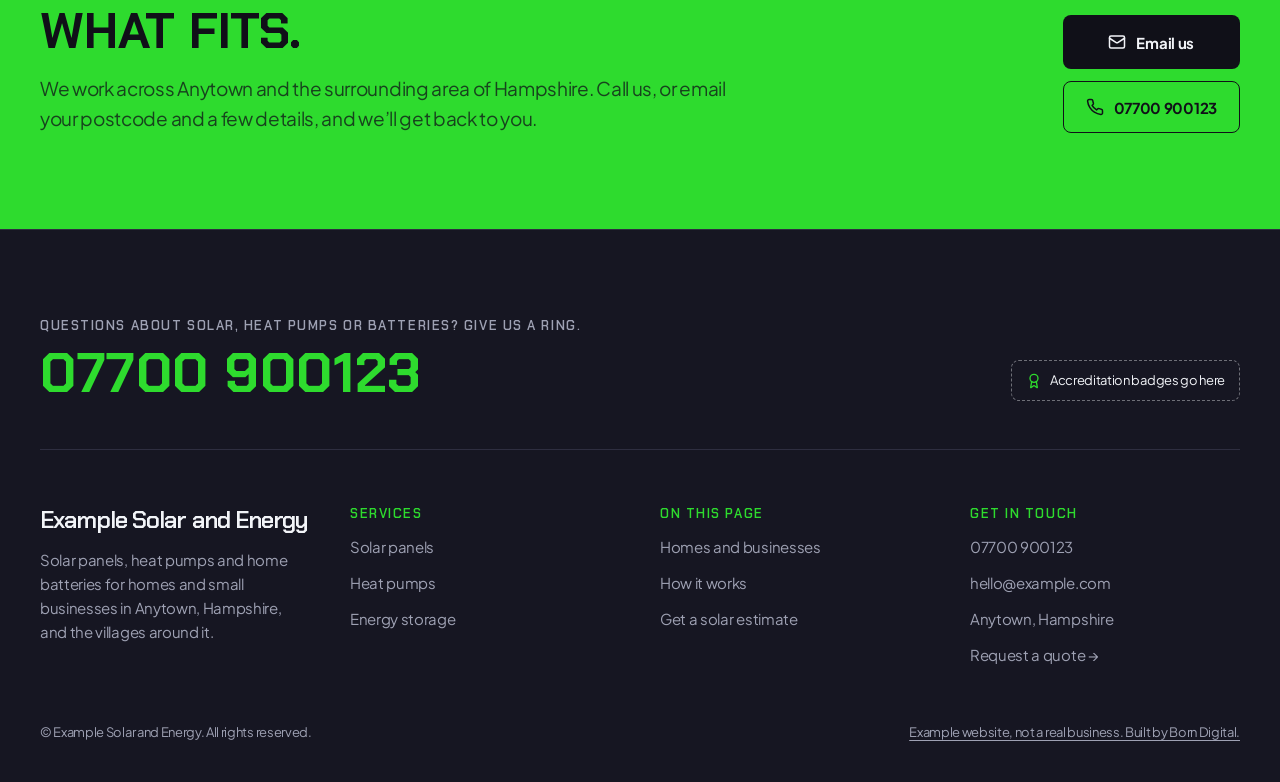
==== commit fec31c70: "Add files via upload" ====
--- a/index.html
+++ b/index.html
@@ -70,9 +70,17 @@
     <section class="hero" id="top">
       <div class="hero-bg" aria-hidden="true"></div>
       <div class="hero-row">
-        <div class="hero-copy reveal">
+        <div class="hero-head reveal">
           <p class="chip"><span class="chip-dot" aria-hidden="true"></span>Solar, heat pumps and batteries in Anytown, Hampshire</p>
           <h1>Make your own power. Store it. Use it.</h1>
+        </div>
+
+        <div class="quote-card reveal" id="quote">
+          <div id="solar-quote"></div>
+          <noscript><p class="quote-noscript">The quote builder needs JavaScript. Call 07700 900123 or email hello@example.com instead.</p></noscript>
+        </div>
+
+        <div class="hero-body reveal">
           <p class="lead">We design and fit solar panels, heat pumps and home batteries for homes and small businesses in and around Anytown. We visit first, quote in writing and talk you through every option.</p>
           <div class="buttons">
             <a class="btn btn-primary" href="#quote">Get a solar estimate
@@ -85,15 +93,6 @@
             <li><svg viewBox="0 0 24 24" width="18" height="18" fill="none" stroke="currentColor" stroke-width="2" stroke-linecap="round" stroke-linejoin="round" aria-hidden="true"><circle cx="12" cy="12" r="10"/><path d="m9 12 2 2 4-4"/></svg>Written quotes</li>
             <li><svg viewBox="0 0 24 24" width="18" height="18" fill="none" stroke="currentColor" stroke-width="2" stroke-linecap="round" stroke-linejoin="round" aria-hidden="true"><circle cx="12" cy="12" r="10"/><path d="m9 12 2 2 4-4"/></svg>Based in Anytown, Hampshire</li>
           </ul>
-        </div>
-
-        <div class="quote-card reveal" id="quote">
-          <div class="quote-card-head">
-            <p class="label">Solar quote builder</p>
-            <p class="quote-tip">Demo tip: type <strong>1 Example Lane</strong> to see the roof view.</p>
-          </div>
-          <iframe class="quote-frame" src="quote/index.html?embed=1" title="Solar quote builder" loading="eager"></iframe>
-          <noscript><p class="quote-noscript">The quote builder needs JavaScript. Call 07700 900123 or email hello@example.com instead.</p></noscript>
         </div>
       </div>
     </section>
@@ -311,6 +310,7 @@
     </div>
   </footer>
 
+  <script src="quote/widget.js" defer></script>
   <script src="js/main.js" defer></script>
 </body>
 </html>
--- a/css/style.css
+++ b/css/style.css
@@ -112,23 +112,27 @@
 }
 
 /* ---------- Hero ---------- */
-.hero { position: relative; overflow: clip; padding: 60px var(--side) 88px; }
+.hero { position: relative; overflow: clip; padding: 80px var(--side) 96px; }
 .hero-bg {
   position: absolute; inset: 0; z-index: 0;
   background:
-    linear-gradient(90deg, rgba(16,16,24,.97) 0%, rgba(16,16,24,.86) 42%, rgba(16,16,24,.5) 100%),
+    linear-gradient(90deg, rgba(16,16,24,.97) 0%, rgba(16,16,24,.84) 46%, rgba(16,16,24,.3) 100%),
     url("../images/hero-house-solar.jpg") center 30% / cover no-repeat;
 }
 .hero-bg::after {
-  content: ""; position: absolute; inset: auto 0 0 0; height: 200px;
+  content: ""; position: absolute; inset: auto 0 0 0; height: 160px;
   background: linear-gradient(180deg, rgba(16,16,24,0) 0%, var(--black) 100%);
 }
+/* Headline and copy on the left, the quote card floating on the right, centred against them. */
 .hero-row {
   position: relative; z-index: 1;
   max-width: var(--max); margin: 0 auto;
-  display: grid; grid-template-columns: minmax(0, 1fr) minmax(0, 520px); gap: 64px; align-items: start;
-}
-.hero-copy { display: flex; flex-direction: column; gap: 28px; padding-top: 24px; }
+  display: grid; grid-template-columns: minmax(0, 1fr) minmax(0, 440px);
+  grid-template-areas: "head card" "body card";
+  column-gap: 72px; row-gap: 28px;
+}
+.hero-head { grid-area: head; align-self: end; display: flex; flex-direction: column; gap: 28px; }
+.hero-body { grid-area: body; align-self: start; display: flex; flex-direction: column; gap: 28px; }
 
 .chip {
   align-self: flex-start; display: inline-flex; align-items: center; gap: 10px;
@@ -143,40 +147,38 @@
 .ticks li { display: flex; align-items: center; gap: 8px; font-weight: 700; font-size: 15px; line-height: 1.4; }
 .ticks svg { color: var(--accent-2); flex-shrink: 0; }
 
-/* Quote builder card */
+/* Quote card: compact and floating, with the photo showing around it. The pop-up opens out of it. */
 .quote-card {
-  background: var(--carbon);
+  grid-area: card; align-self: center;
+  background: rgba(22, 22, 34, 0.94);
+  -webkit-backdrop-filter: blur(10px); backdrop-filter: blur(10px);
   border: 1px solid var(--line);
   border-radius: 20px;
-  overflow: hidden;
-  box-shadow: 0 30px 80px rgba(0, 0, 0, 0.45);
-  scroll-margin-top: 130px;
-}
-.quote-card-head {
-  display: flex; align-items: center; justify-content: space-between; gap: 12px; flex-wrap: wrap;
-  padding: 16px 24px; border-bottom: 1px solid var(--line); background: var(--panel);
-}
-.quote-card-head .label { color: var(--accent); }
-.quote-tip { font-size: 13px; line-height: 1.45; color: var(--mute); }
-.quote-tip strong { color: var(--white); font-weight: 700; }
-.quote-frame { display: block; width: 100%; height: 760px; border: 0; background: var(--carbon); }
+  box-shadow: 0 30px 80px rgba(0, 0, 0, 0.5);
+  scroll-margin-top: 140px;
+}
 .quote-noscript { padding: 24px; color: var(--mute); }
 
 @media (max-width: 1199.98px) {
   .hero { padding: 56px var(--side) 72px; }
-  .hero-row { grid-template-columns: 1fr; gap: 48px; }
-  .hero-copy { padding-top: 0; max-width: 720px; }
+  .hero-row {
+    grid-template-columns: minmax(0, 1fr);
+    grid-template-areas: "head" "card" "body";
+    row-gap: 36px;
+  }
+  .hero-head, .hero-body { max-width: 720px; }
+  .quote-card { width: 100%; max-width: 520px; }
   .hero-bg { background:
-    linear-gradient(180deg, rgba(16,16,24,.9) 0%, rgba(16,16,24,.96) 45%, var(--black) 75%),
+    linear-gradient(180deg, rgba(16,16,24,.88) 0%, rgba(16,16,24,.72) 45%, var(--black) 92%),
     url("../images/hero-house-solar.jpg") center 20% / cover no-repeat; }
 }
 @media (max-width: 809.98px) {
   .hero { padding: 36px var(--side) 56px; }
-  .hero-copy { gap: 22px; }
+  .hero-row { row-gap: 24px; }
+  .hero-head, .hero-body { gap: 22px; }
   .buttons .btn { flex: 1 1 100%; }
   .ticks { flex-direction: column; gap: 10px; }
-  .quote-card { border-radius: 16px; margin: 0 calc(var(--side) * -0.5); }
-  .quote-card-head { padding: 14px 16px; }
+  .quote-card { border-radius: 16px; max-width: none; }
 }
 
 /* ---------- Motion ---------- */
@@ -187,11 +189,6 @@
   html { scroll-behavior: auto; }
   *, *::before, *::after { transition-duration: 0.01ms !important; animation-duration: 0.01ms !important; }
   .reveal { opacity: 1; transform: none; }
-}
-
-/* Keep the hero copy in view while the quote builder grows (desktop only). */
-@media (min-width: 1200px) {
-  .hero-copy { position: sticky; top: 150px; }
 }
 
 /* ---------- Menu ---------- */
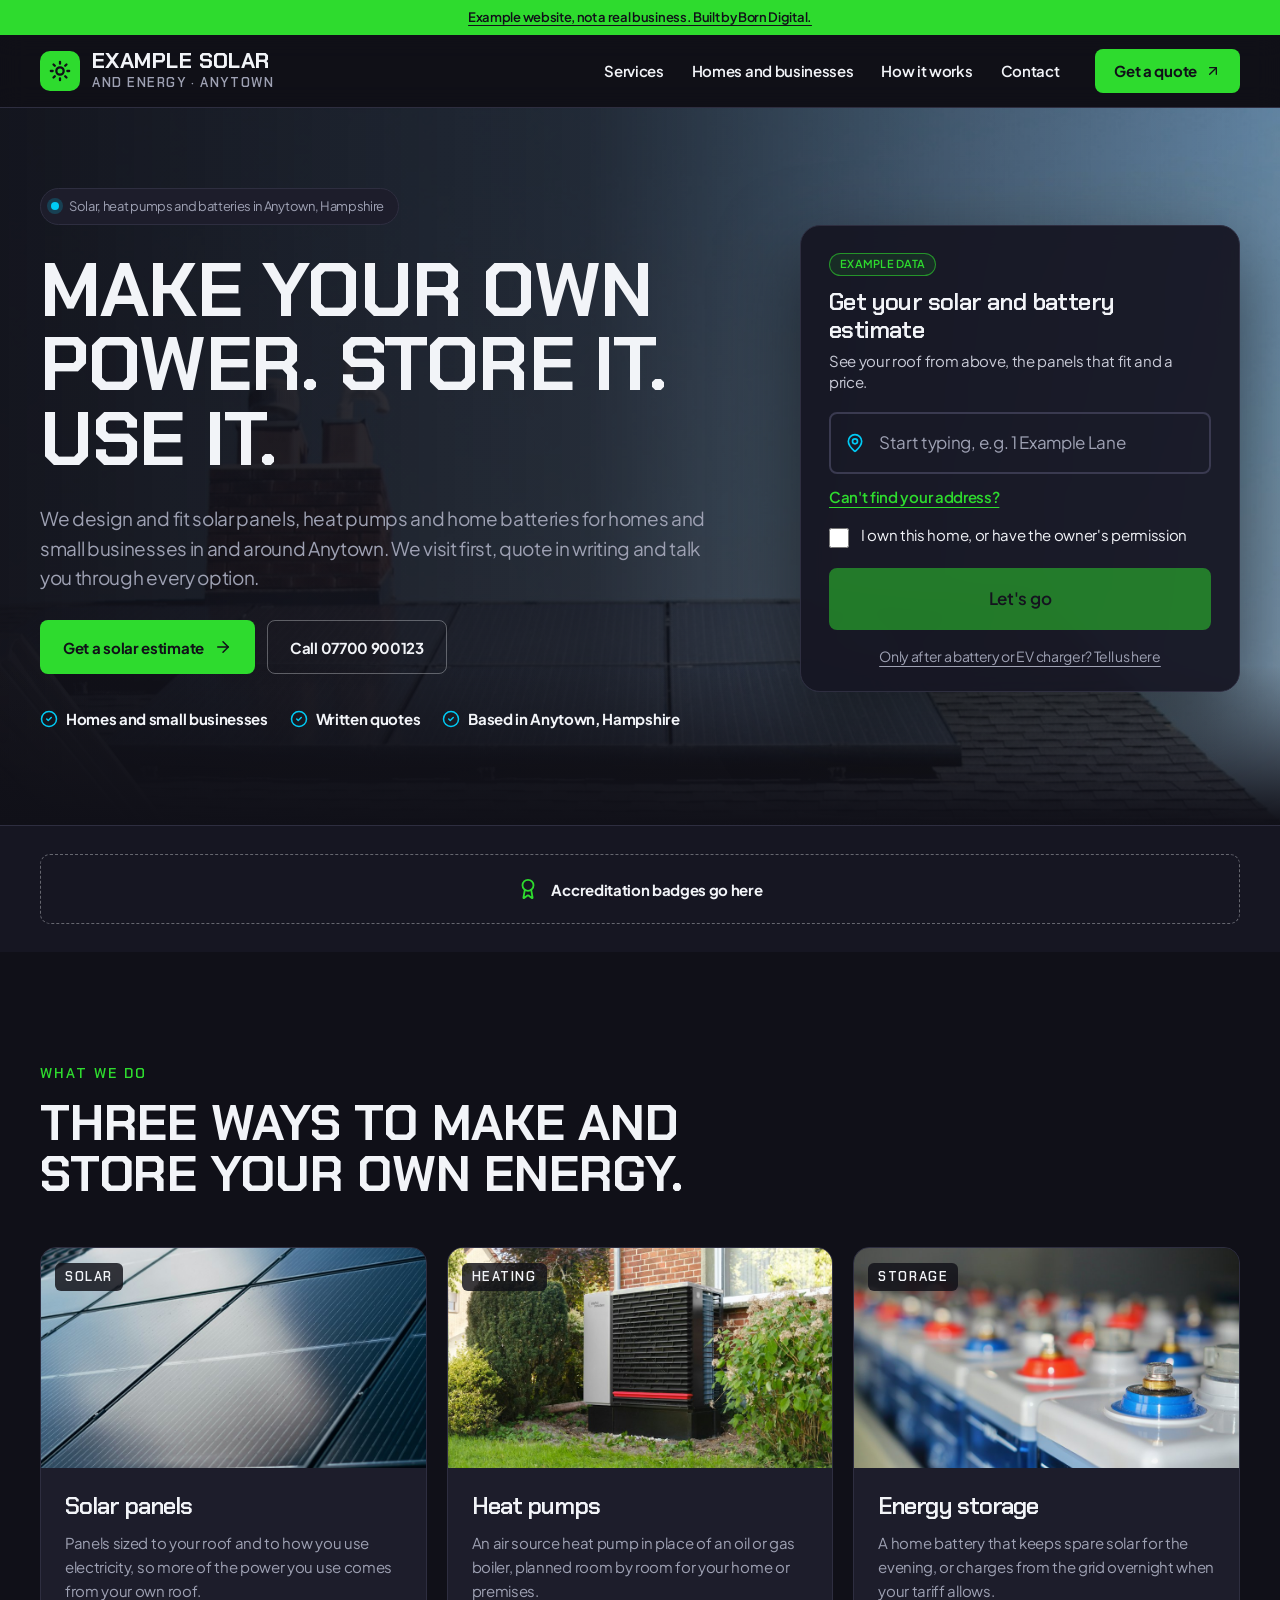
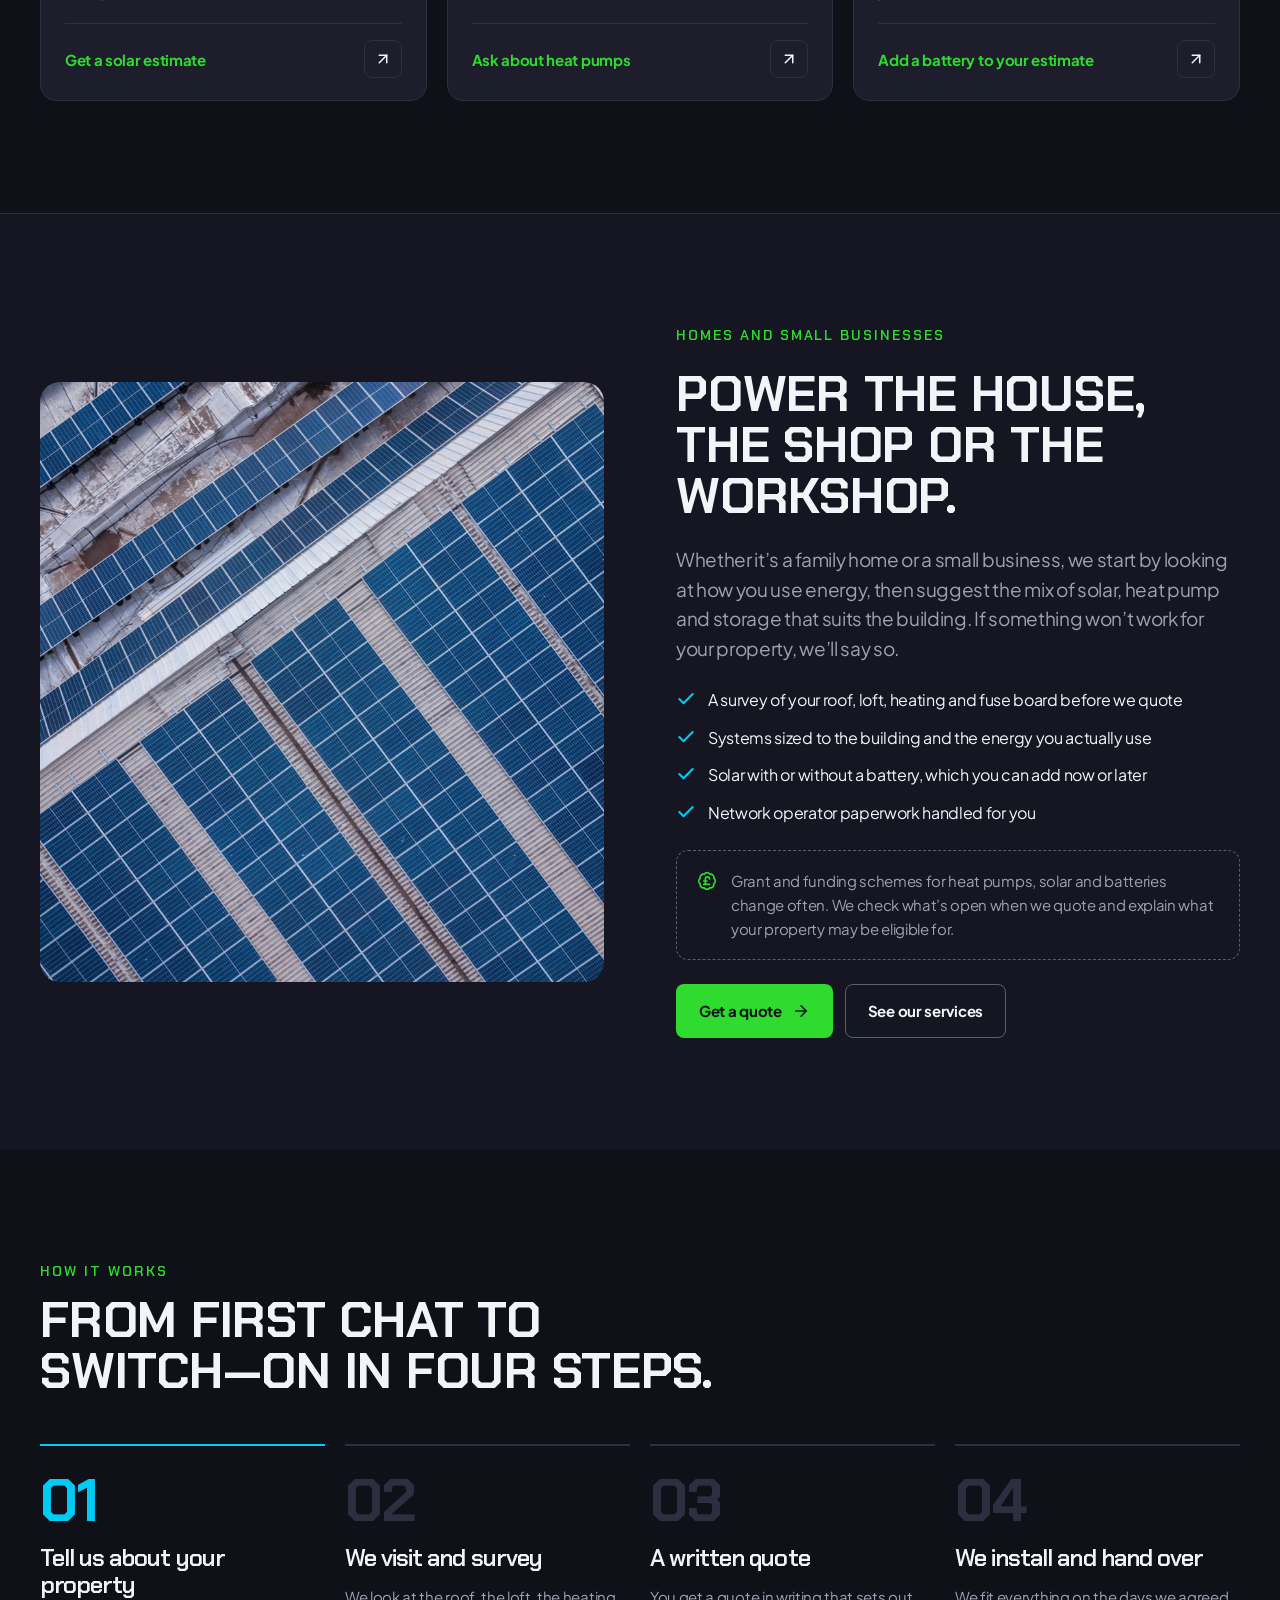
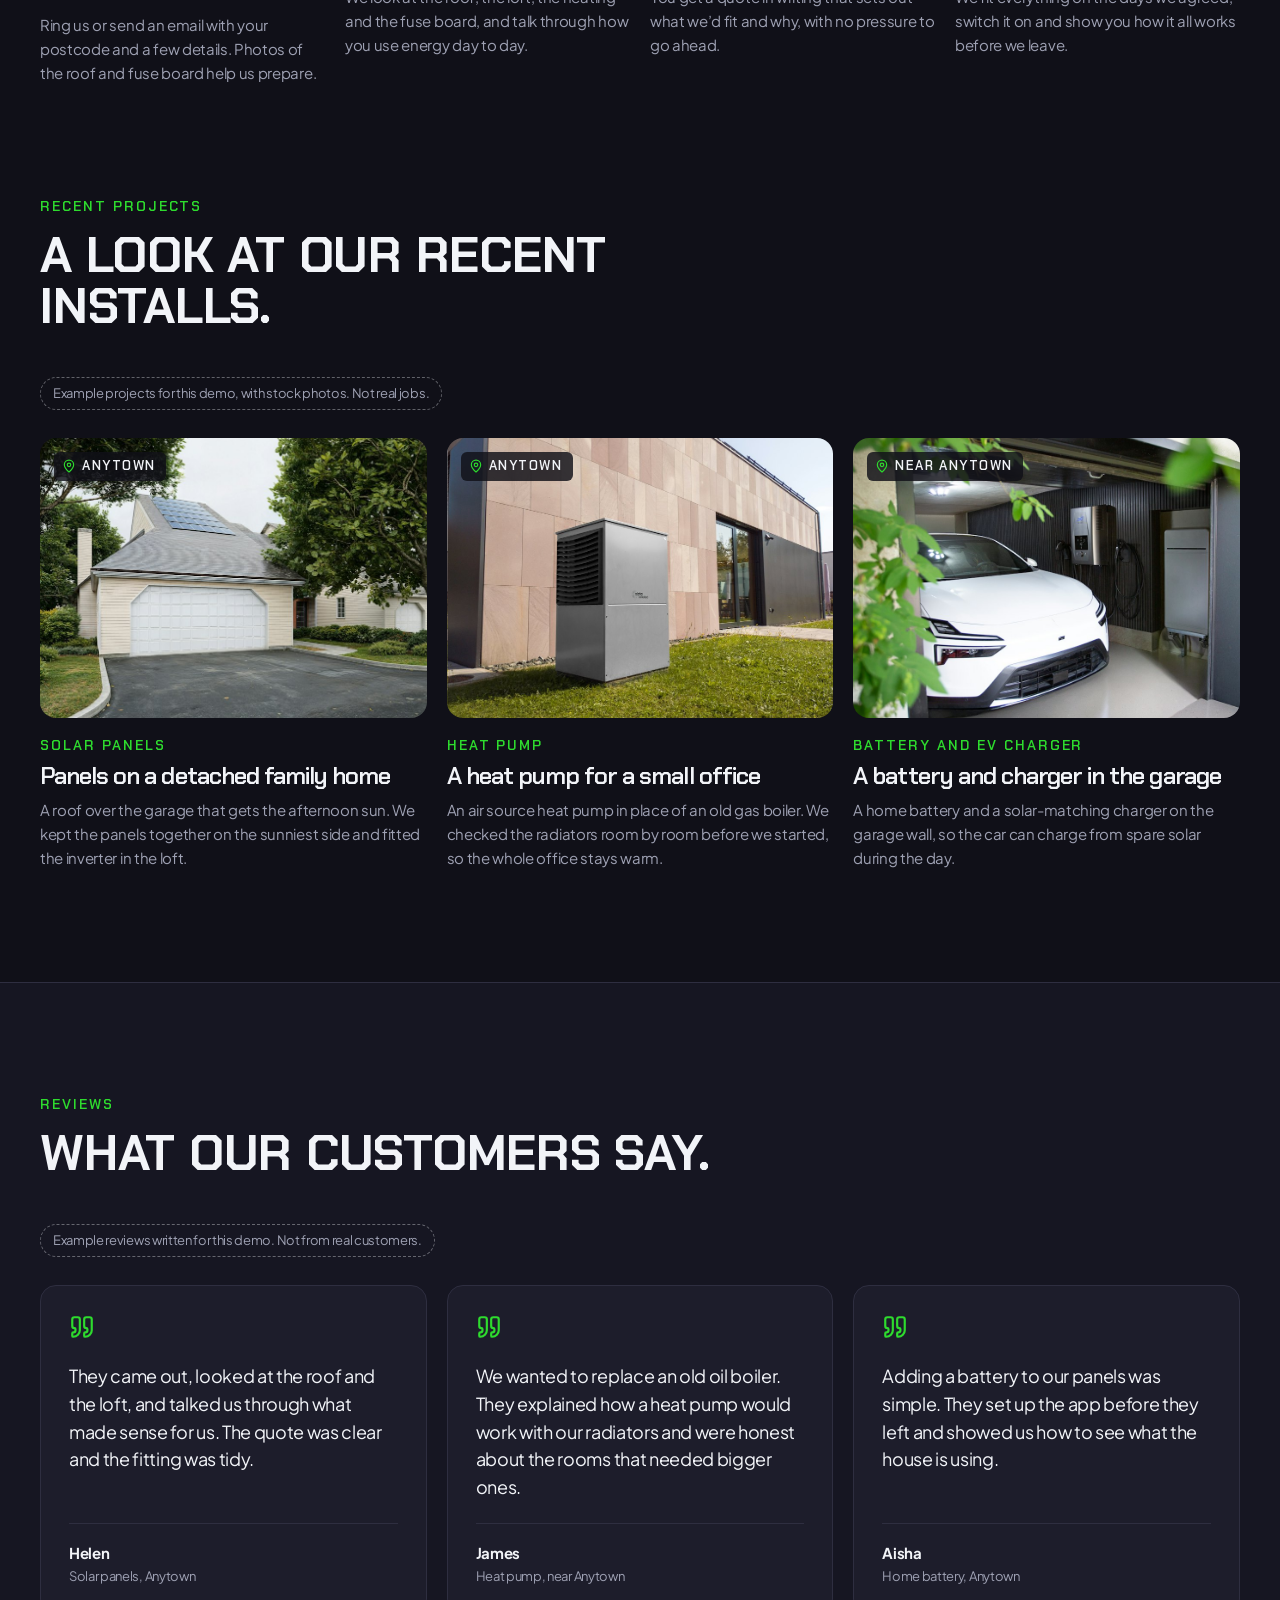
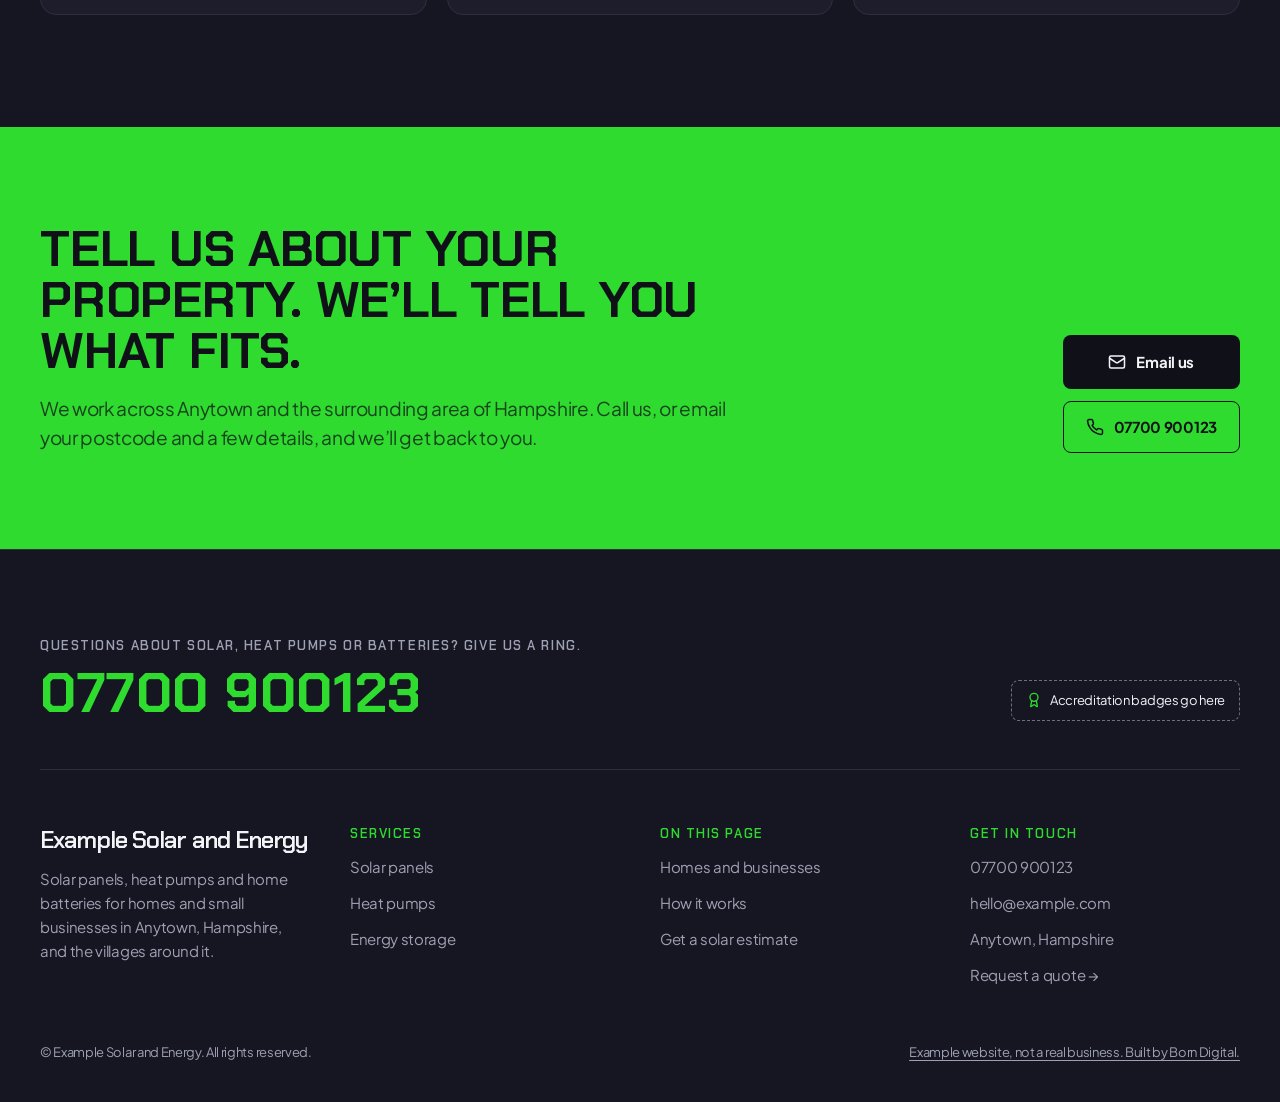
==== commit 2db609d2: "Add files via upload" ====
--- a/index.html
+++ b/index.html
@@ -220,9 +220,38 @@
           <p class="eyebrow">Recent projects</p>
           <h2>A look at our recent installs.</h2>
         </div>
-        <div class="placeholder placeholder-block reveal">
-          <svg viewBox="0 0 24 24" width="28" height="28" fill="none" stroke="currentColor" stroke-width="2" stroke-linecap="round" stroke-linejoin="round" aria-hidden="true"><path d="M18 22H4a2 2 0 0 1-2-2V6"/><path d="m22 13-1.296-1.296a2.41 2.41 0 0 0-3.408 0L11 18"/><circle cx="12" cy="8" r="2"/><rect width="16" height="16" x="6" y="2" rx="2"/></svg>
-          <p>Project photos go here</p>
+        <p class="demo-note reveal">Example projects for this demo, with stock photos. Not real jobs.</p>
+        <div class="jobs">
+          <article class="job reveal">
+            <div class="job-photo" style="background-image:url('images/project-solar-home.jpg')" role="img" aria-label="Solar panels on the roof of a detached house above the garage">
+              <span class="tag tag-pin"><svg viewBox="0 0 24 24" width="14" height="14" fill="none" stroke="currentColor" stroke-width="2" stroke-linecap="round" stroke-linejoin="round" aria-hidden="true"><path d="M20 10c0 4.993-5.539 10.193-7.399 11.799a1 1 0 0 1-1.202 0C9.539 20.193 4 14.993 4 10a8 8 0 0 1 16 0"/><circle cx="12" cy="10" r="3"/></svg>Anytown</span>
+            </div>
+            <div class="job-text">
+              <p class="eyebrow">Solar panels</p>
+              <h3>Panels on a detached family home</h3>
+              <p class="soft">A roof over the garage that gets the afternoon sun. We kept the panels together on the sunniest side and fitted the inverter in the loft.</p>
+            </div>
+          </article>
+          <article class="job reveal">
+            <div class="job-photo" style="background-image:url('images/project-heat-pump-office.jpg')" role="img" aria-label="Air source heat pump outside a modern office building">
+              <span class="tag tag-pin"><svg viewBox="0 0 24 24" width="14" height="14" fill="none" stroke="currentColor" stroke-width="2" stroke-linecap="round" stroke-linejoin="round" aria-hidden="true"><path d="M20 10c0 4.993-5.539 10.193-7.399 11.799a1 1 0 0 1-1.202 0C9.539 20.193 4 14.993 4 10a8 8 0 0 1 16 0"/><circle cx="12" cy="10" r="3"/></svg>Anytown</span>
+            </div>
+            <div class="job-text">
+              <p class="eyebrow">Heat pump</p>
+              <h3>A heat pump for a small office</h3>
+              <p class="soft">An air source heat pump in place of an old gas boiler. We checked the radiators room by room before we started, so the whole office stays warm.</p>
+            </div>
+          </article>
+          <article class="job reveal">
+            <div class="job-photo" style="background-image:url('images/project-battery-garage.jpg')" role="img" aria-label="Home battery and EV charger on a garage wall">
+              <span class="tag tag-pin"><svg viewBox="0 0 24 24" width="14" height="14" fill="none" stroke="currentColor" stroke-width="2" stroke-linecap="round" stroke-linejoin="round" aria-hidden="true"><path d="M20 10c0 4.993-5.539 10.193-7.399 11.799a1 1 0 0 1-1.202 0C9.539 20.193 4 14.993 4 10a8 8 0 0 1 16 0"/><circle cx="12" cy="10" r="3"/></svg>Near Anytown</span>
+            </div>
+            <div class="job-text">
+              <p class="eyebrow">Battery and EV charger</p>
+              <h3>A battery and charger in the garage</h3>
+              <p class="soft">A home battery and a solar-matching charger on the garage wall, so the car can charge from spare solar during the day.</p>
+            </div>
+          </article>
         </div>
       </div>
     </section>
@@ -233,9 +262,23 @@
           <p class="eyebrow">Reviews</p>
           <h2>What our customers say.</h2>
         </div>
-        <div class="placeholder placeholder-block placeholder-short reveal">
-          <svg viewBox="0 0 24 24" width="28" height="28" fill="none" stroke="currentColor" stroke-width="2" stroke-linecap="round" stroke-linejoin="round" aria-hidden="true"><path d="M14 14a2 2 0 0 0 2-2V8h-2"/><path d="M22 17a2 2 0 0 1-2 2H6.828a2 2 0 0 0-1.414.586l-2.202 2.202A.71.71 0 0 1 2 21.286V5a2 2 0 0 1 2-2h16a2 2 0 0 1 2 2z"/><path d="M8 14a2 2 0 0 0 2-2V8H8"/></svg>
-          <p>Reviews to come</p>
+        <p class="demo-note reveal">Example reviews written for this demo. Not from real customers.</p>
+        <div class="reviews">
+          <figure class="review reveal">
+            <svg viewBox="0 0 24 24" width="26" height="26" fill="none" stroke="currentColor" stroke-width="2" stroke-linecap="round" stroke-linejoin="round" aria-hidden="true"><path d="M16 3a2 2 0 0 0-2 2v6a2 2 0 0 0 2 2 1 1 0 0 1 1 1v1a2 2 0 0 1-2 2 1 1 0 0 0-1 1v2a1 1 0 0 0 1 1 6 6 0 0 0 6-6V5a2 2 0 0 0-2-2z"/><path d="M5 3a2 2 0 0 0-2 2v6a2 2 0 0 0 2 2 1 1 0 0 1 1 1v1a2 2 0 0 1-2 2 1 1 0 0 0-1 1v2a1 1 0 0 0 1 1 6 6 0 0 0 6-6V5a2 2 0 0 0-2-2z"/></svg>
+            <blockquote>They came out, looked at the roof and the loft, and talked us through what made sense for us. The quote was clear and the fitting was tidy.</blockquote>
+            <figcaption><span class="review-name">Helen</span><span class="review-detail">Solar panels, Anytown</span></figcaption>
+          </figure>
+          <figure class="review reveal">
+            <svg viewBox="0 0 24 24" width="26" height="26" fill="none" stroke="currentColor" stroke-width="2" stroke-linecap="round" stroke-linejoin="round" aria-hidden="true"><path d="M16 3a2 2 0 0 0-2 2v6a2 2 0 0 0 2 2 1 1 0 0 1 1 1v1a2 2 0 0 1-2 2 1 1 0 0 0-1 1v2a1 1 0 0 0 1 1 6 6 0 0 0 6-6V5a2 2 0 0 0-2-2z"/><path d="M5 3a2 2 0 0 0-2 2v6a2 2 0 0 0 2 2 1 1 0 0 1 1 1v1a2 2 0 0 1-2 2 1 1 0 0 0-1 1v2a1 1 0 0 0 1 1 6 6 0 0 0 6-6V5a2 2 0 0 0-2-2z"/></svg>
+            <blockquote>We wanted to replace an old oil boiler. They explained how a heat pump would work with our radiators and were honest about the rooms that needed bigger ones.</blockquote>
+            <figcaption><span class="review-name">James</span><span class="review-detail">Heat pump, near Anytown</span></figcaption>
+          </figure>
+          <figure class="review reveal">
+            <svg viewBox="0 0 24 24" width="26" height="26" fill="none" stroke="currentColor" stroke-width="2" stroke-linecap="round" stroke-linejoin="round" aria-hidden="true"><path d="M16 3a2 2 0 0 0-2 2v6a2 2 0 0 0 2 2 1 1 0 0 1 1 1v1a2 2 0 0 1-2 2 1 1 0 0 0-1 1v2a1 1 0 0 0 1 1 6 6 0 0 0 6-6V5a2 2 0 0 0-2-2z"/><path d="M5 3a2 2 0 0 0-2 2v6a2 2 0 0 0 2 2 1 1 0 0 1 1 1v1a2 2 0 0 1-2 2 1 1 0 0 0-1 1v2a1 1 0 0 0 1 1 6 6 0 0 0 6-6V5a2 2 0 0 0-2-2z"/></svg>
+            <blockquote>Adding a battery to our panels was simple. They set up the app before they left and showed us how to see what the house is using.</blockquote>
+            <figcaption><span class="review-name">Aisha</span><span class="review-detail">Home battery, Anytown</span></figcaption>
+          </figure>
         </div>
       </div>
     </section>
--- a/css/style.css
+++ b/css/style.css
@@ -174,7 +174,8 @@
 }
 @media (max-width: 809.98px) {
   .hero { padding: 36px var(--side) 56px; }
-  .hero-row { row-gap: 24px; }
+  /* Phone: headline, intro, contact buttons and ticks first, then the quote card. */
+  .hero-row { grid-template-areas: "head" "body" "card"; row-gap: 24px; }
   .hero-head, .hero-body { gap: 22px; }
   .buttons .btn { flex: 1 1 100%; }
   .ticks { flex-direction: column; gap: 10px; }
@@ -392,3 +393,42 @@
   .js .reveal { opacity: 1; transform: none; }
   .btn:hover { transform: none; }
 }
+
+/* ---------- Example projects and reviews ---------- */
+.demo-note {
+  display: inline-block; margin: -28px 0 28px; padding: 6px 12px; border-radius: 999px;
+  border: 1px dashed var(--dash); font-size: 13px; line-height: 1.45; color: var(--mute);
+}
+.jobs { display: grid; grid-template-columns: repeat(3, minmax(0, 1fr)); gap: 20px; }
+.job { display: flex; flex-direction: column; gap: 18px; }
+.job-photo { height: 280px; padding: 14px; border-radius: 16px; background-size: cover; background-position: center; }
+.tag-pin { display: inline-flex; align-items: center; gap: 6px; padding: 6px 10px 6px 8px; }
+.tag-pin svg { color: var(--accent); flex-shrink: 0; }
+.job-text { display: flex; flex-direction: column; gap: 8px; }
+
+.reviews { display: grid; grid-template-columns: repeat(3, minmax(0, 1fr)); gap: 20px; }
+.review {
+  margin: 0; padding: 28px; border-radius: 16px;
+  background: var(--panel); border: 1px solid var(--line);
+  display: flex; flex-direction: column; gap: 22px;
+}
+.review > svg { color: var(--accent); }
+.review blockquote { margin: 0; flex: 1; font-size: 18px; line-height: 1.55; color: var(--white); }
+.review figcaption { display: flex; flex-direction: column; gap: 4px; padding-top: 18px; border-top: 1px solid var(--line); }
+.review-name { font-weight: 700; font-size: 15px; line-height: 1.4; }
+.review-detail { font-size: 13px; line-height: 1.45; color: var(--mute); }
+
+@media (max-width: 1199.98px) {
+  .jobs { grid-template-columns: repeat(2, minmax(0, 1fr)); gap: 32px 20px; }
+  .jobs .job:last-child { grid-column: span 2; }
+  .jobs .job:last-child .job-photo { height: 320px; }
+  .reviews { grid-template-columns: 1fr; gap: 14px; }
+}
+@media (max-width: 809.98px) {
+  .demo-note { margin: -20px 0 24px; }
+  .jobs { grid-template-columns: 1fr; gap: 36px; }
+  .jobs .job:last-child { grid-column: auto; }
+  .jobs .job:last-child .job-photo, .job-photo { height: 220px; }
+  .review { padding: 22px; gap: 16px; }
+  .review blockquote { font-size: 17px; }
+}
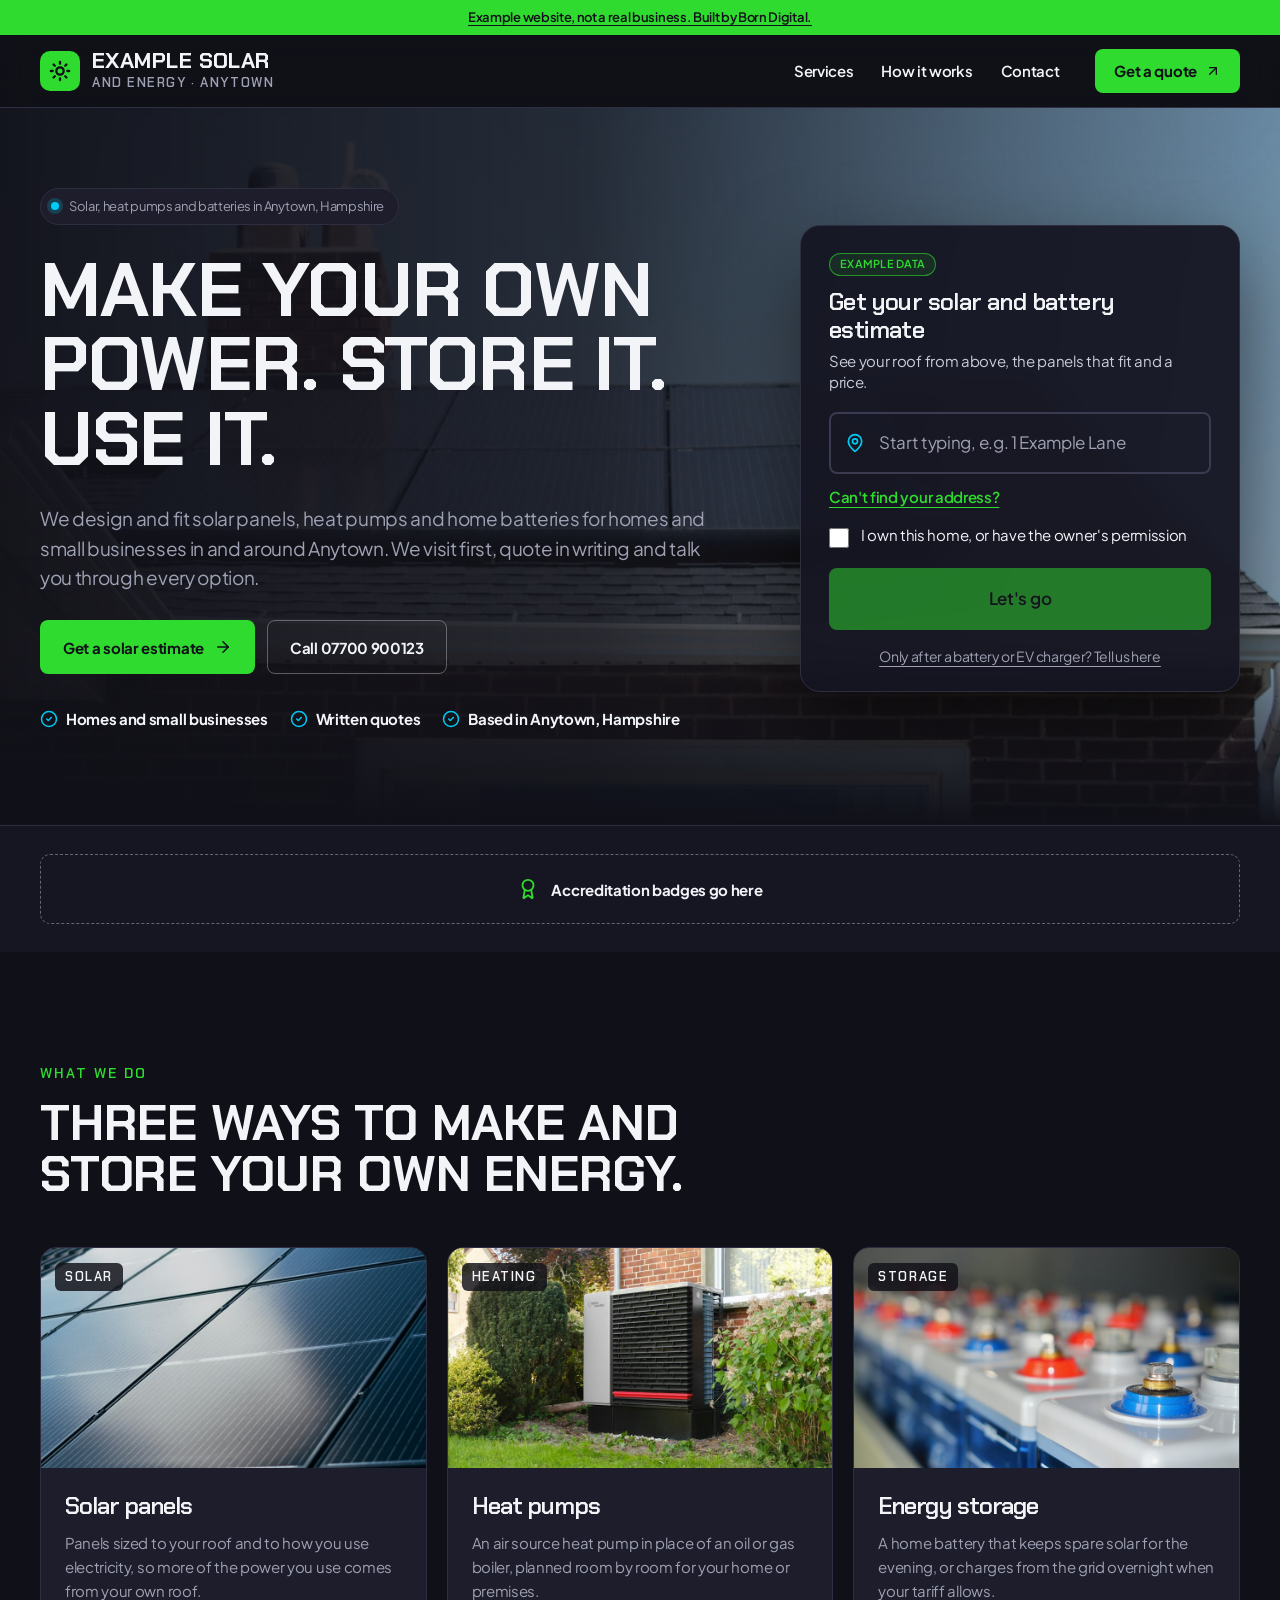
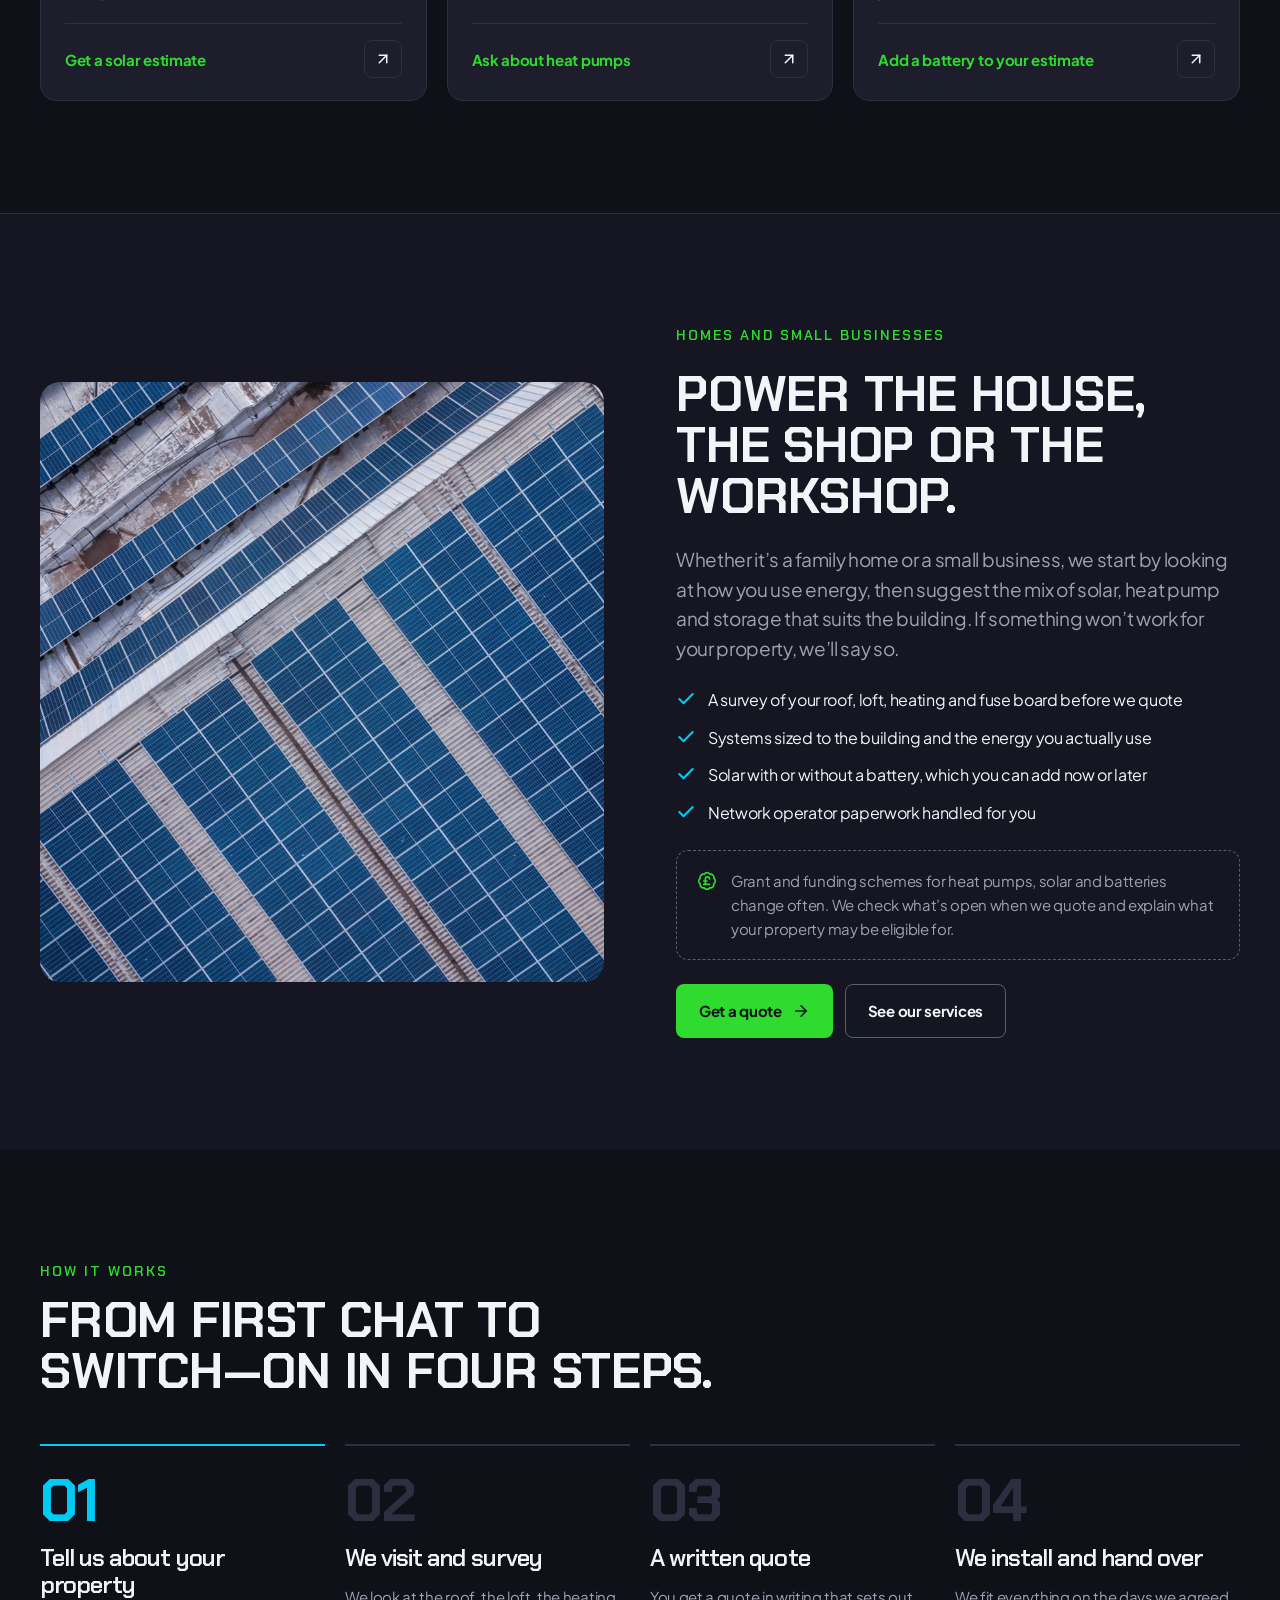
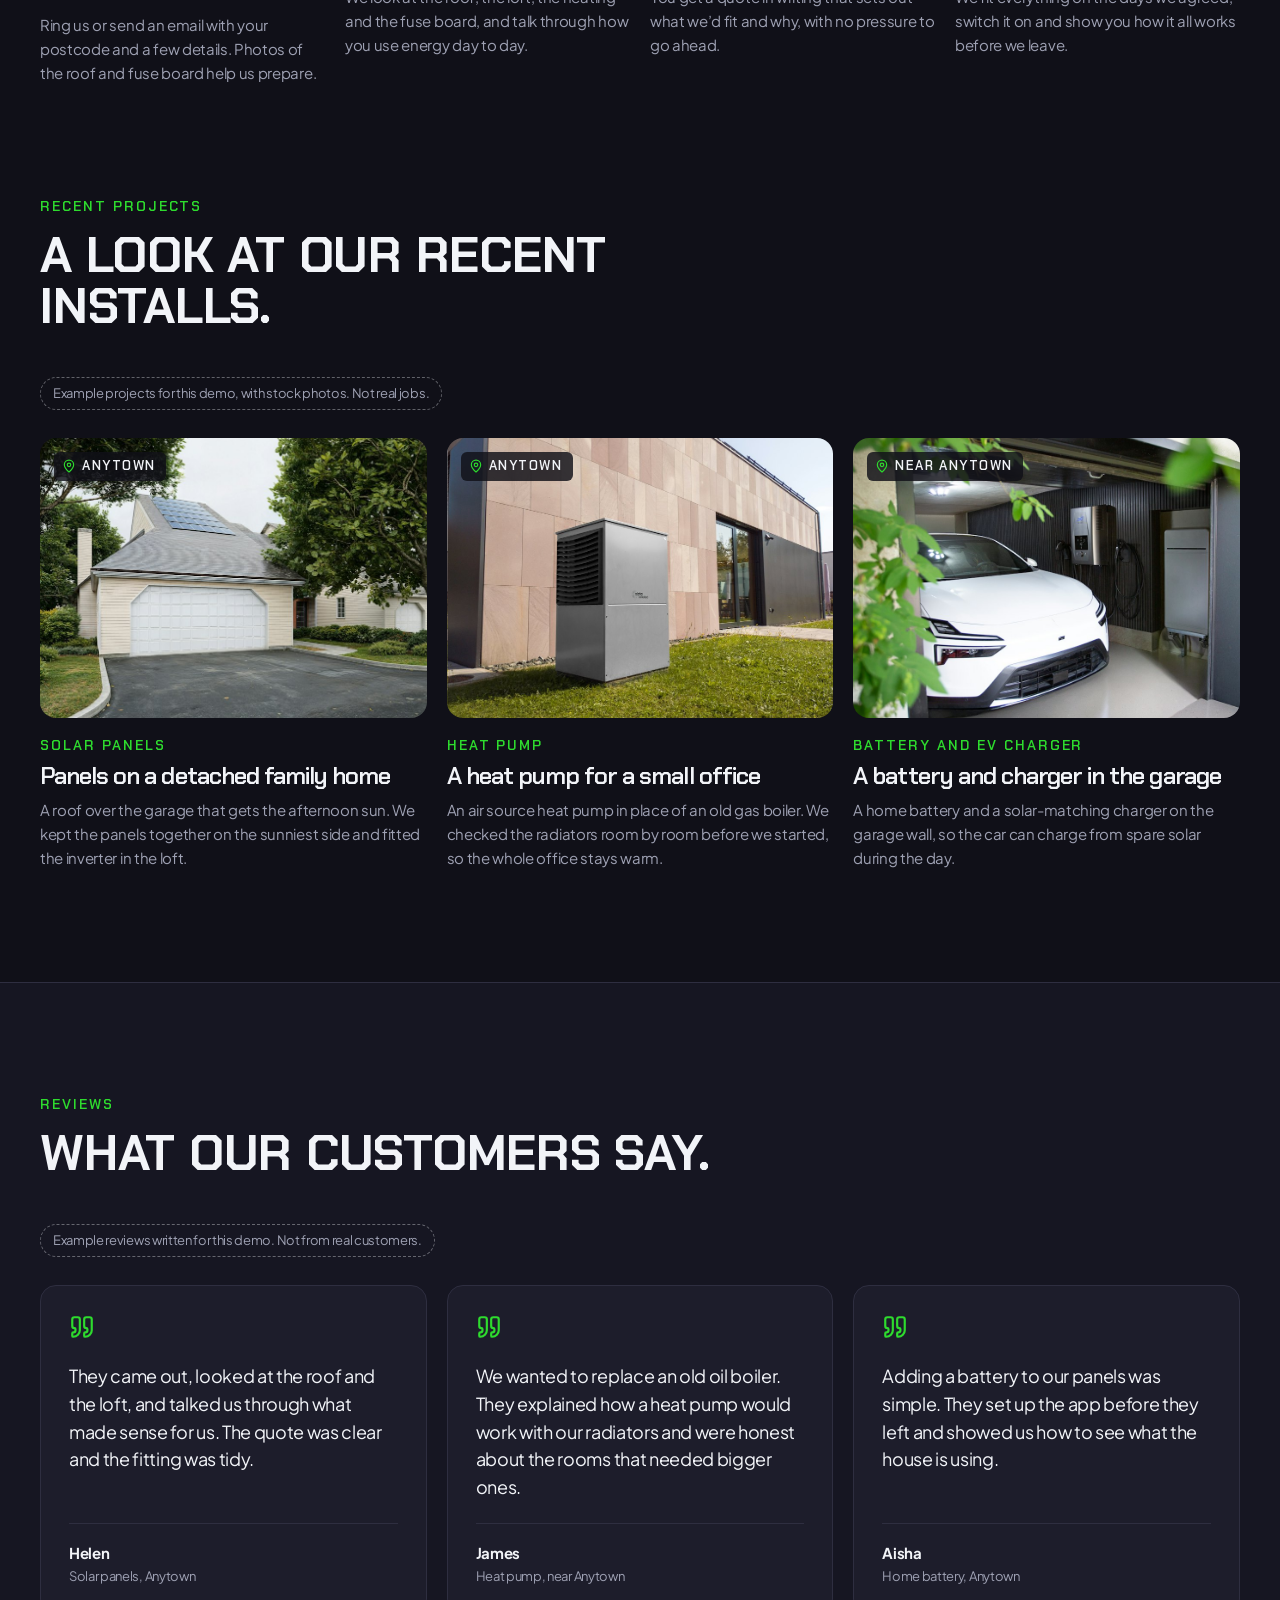
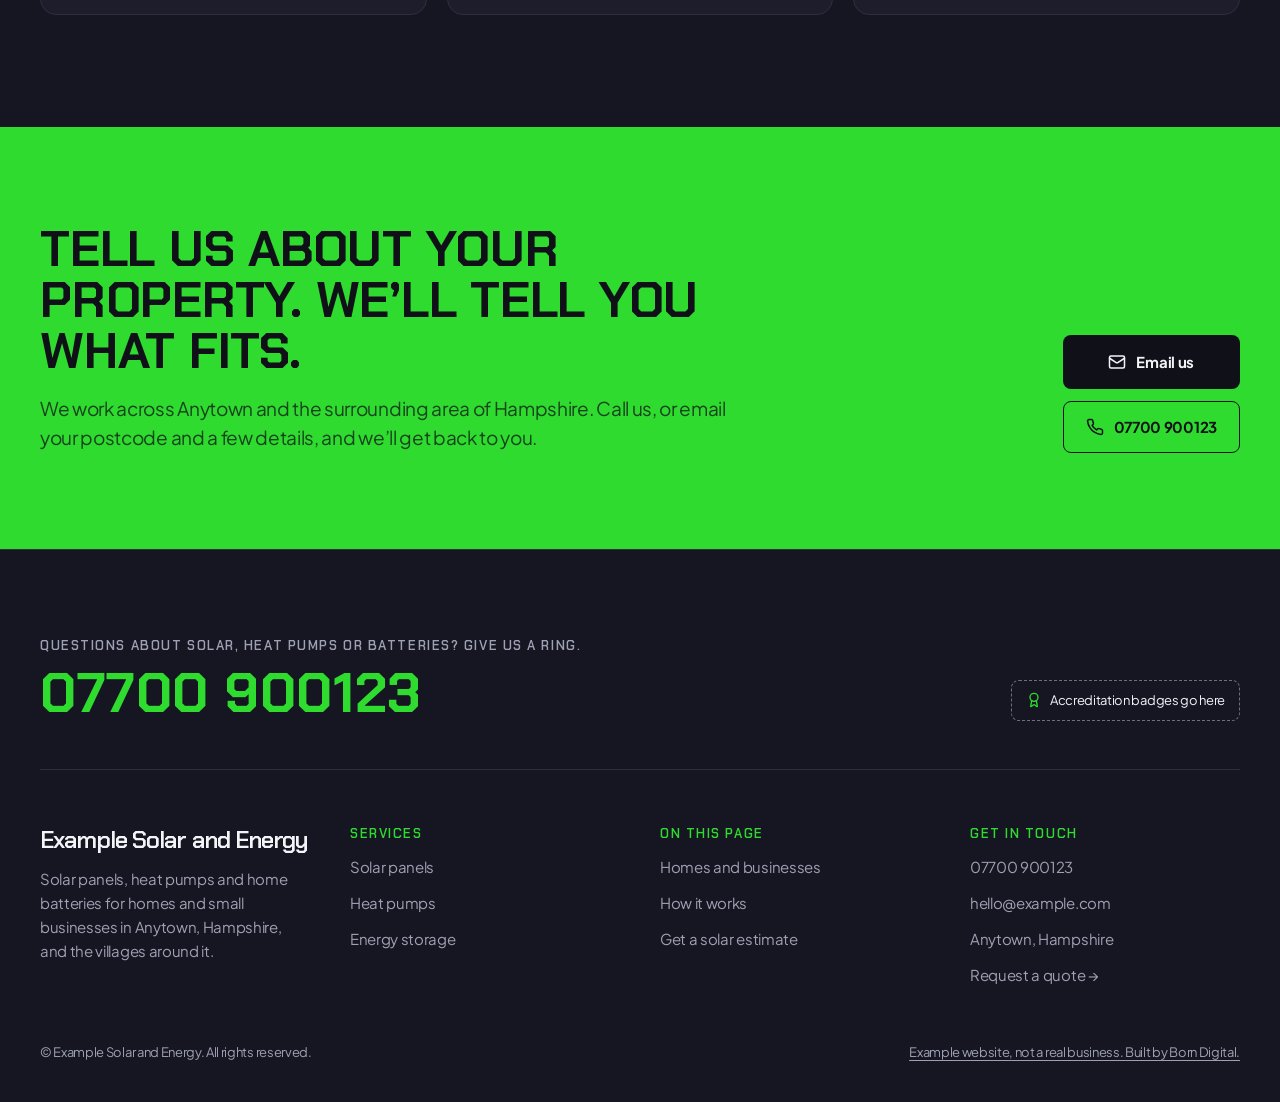
==== commit cef69bdb: "Add files via upload" ====
--- a/index.html
+++ b/index.html
@@ -35,7 +35,6 @@
         <nav class="nav-right" aria-label="Main">
           <ul class="nav-links">
             <li><a href="#services">Services</a></li>
-            <li><a href="#homes-and-businesses">Homes and businesses</a></li>
             <li><a href="#how-it-works">How it works</a></li>
             <li><a href="#contact">Contact</a></li>
           </ul>
@@ -56,7 +55,6 @@
       <div class="mobile-menu" id="mobile-menu" hidden>
         <ul>
           <li><a href="#services">Services</a></li>
-          <li><a href="#homes-and-businesses">Homes and businesses</a></li>
           <li><a href="#how-it-works">How it works</a></li>
           <li><a href="#contact">Contact</a></li>
         </ul>
--- a/css/style.css
+++ b/css/style.css
@@ -117,7 +117,7 @@
   position: absolute; inset: 0; z-index: 0;
   background:
     linear-gradient(90deg, rgba(16,16,24,.97) 0%, rgba(16,16,24,.84) 46%, rgba(16,16,24,.3) 100%),
-    url("../images/hero-house-solar.jpg") center 30% / cover no-repeat;
+    url("../images/hero-house-solar.jpg") center 48% / cover no-repeat;
 }
 .hero-bg::after {
   content: ""; position: absolute; inset: auto 0 0 0; height: 160px;
@@ -170,7 +170,7 @@
   .quote-card { width: 100%; max-width: 520px; }
   .hero-bg { background:
     linear-gradient(180deg, rgba(16,16,24,.88) 0%, rgba(16,16,24,.72) 45%, var(--black) 92%),
-    url("../images/hero-house-solar.jpg") center 20% / cover no-repeat; }
+    url("../images/hero-house-solar.jpg") center 42% / cover no-repeat; }
 }
 @media (max-width: 809.98px) {
   .hero { padding: 36px var(--side) 56px; }
